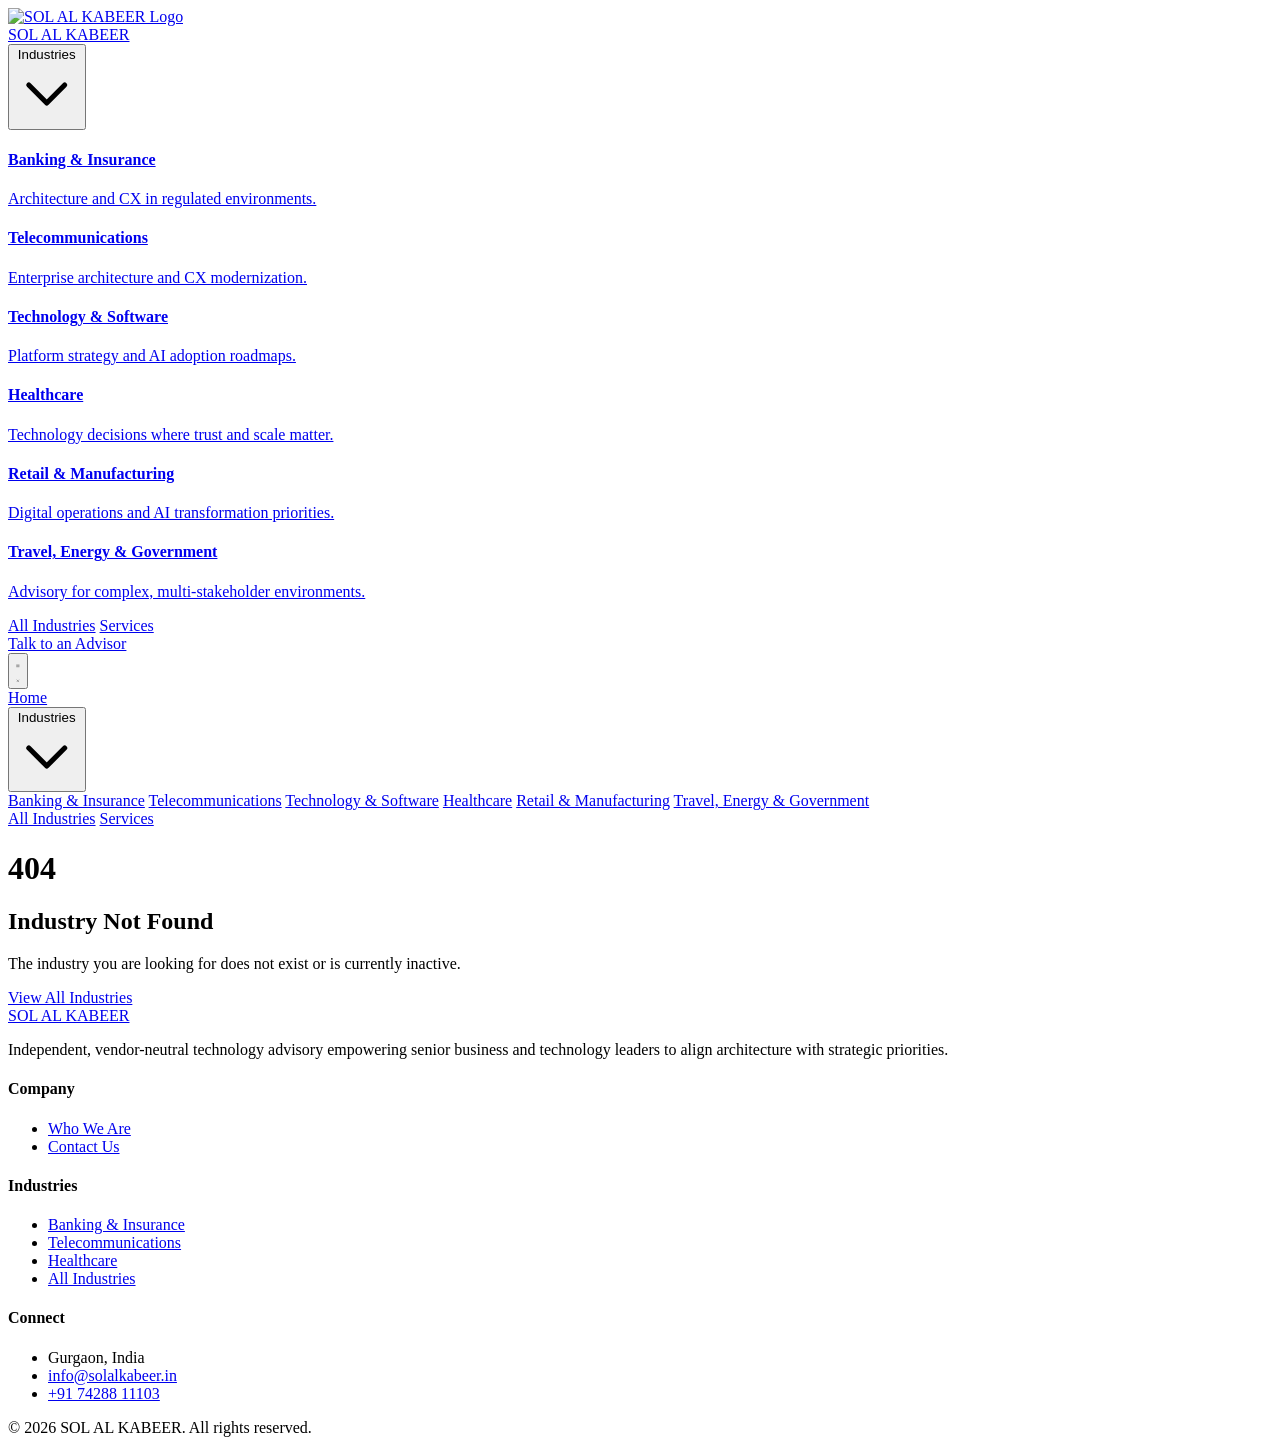
==== industry/index.html @ 208957c0 "first commit" ====
<!DOCTYPE html>
<html lang="en" class="scroll-smooth">
<head>
    <meta charset="UTF-8">
    <meta name="viewport" content="width=device-width, initial-scale=1.0">
    <title>Industry | SOL AL KABEER</title>
    <meta name="description" content="Independent Technology Advisory for Senior Leaders.">
    
    <link rel="preconnect" href="https://fonts.googleapis.com">
    <link rel="preconnect" href="https://fonts.gstatic.com" crossorigin>
    <link href="https://fonts.googleapis.com/css2?family=Inter:wght@300;400;500;600;700&display=swap" rel="stylesheet">
    <script src="https://cdn.tailwindcss.com"></script>
    <link rel="stylesheet" href="/index.css">

    <script>
        tailwind.config = {
            theme: {
                extend: {
                    fontFamily: { sans: ['Inter', 'sans-serif'] },
                    colors: {
                        brand: {
                            navy: '#0f172a',
                            slate: '#334155',
                            light: '#f8fafc',
                            accent: '#2563eb',
                            accentHover: '#1d4ed8',
                        }
                    }
                }
            }
        }
    </script>
</head>
<body class="font-sans text-slate-800 bg-white antialiased selection:bg-brand-accent selection:text-white">

<header id="main-header" class="fixed top-0 left-0 w-full z-50 transition-all duration-300 bg-white border-b border-gray-200 shadow-sm">
    <div class="max-w-7xl mx-auto px-4 sm:px-6 lg:px-8 relative">
        <div class="flex justify-between items-center h-24">
            <div class="flex-shrink-0 flex items-center z-50">
                <a href="/" class="flex items-center gap-3 transition-opacity hover:opacity-90">
                    <div class="bg-white p-1 rounded-md flex items-center justify-center">
                        <img src="https://solalkabeer.in/assets/images/sal-logo-final-20261010.png" alt="SOL AL KABEER Logo" class="h-12 w-auto object-contain" onerror="this.onerror=null; this.src='https://placehold.co/150x50/ffffff/0f172a?text=SOL+AL+KABEER&font=montserrat';">
                    </div>
                    <span class="text-xl font-bold tracking-tight text-slate-900 hidden md:block uppercase">SOL AL KABEER</span>
                </a>
            </div>

            <nav class="hidden lg:flex items-center space-x-2">
                <div class="relative group">
                    <button class="flex items-center gap-1.5 px-4 py-2 text-sm font-bold text-slate-700 hover:text-blue-800 transition-colors" aria-expanded="false">
                        Industries
                        <svg class="w-4 h-4 text-slate-400 group-hover:text-blue-800 transition-transform duration-300 group-hover:rotate-180" fill="none" viewBox="0 0 24 24" stroke="currentColor"><path stroke-linecap="round" stroke-linejoin="round" stroke-width="2" d="M19 9l-7 7-7-7" /></svg>
                    </button>
                    <div class="absolute top-full left-1/2 -translate-x-1/2 pt-6 opacity-0 invisible group-hover:opacity-100 group-hover:visible transition-all duration-300 w-[800px] z-50">
                        <div class="bg-white rounded-[16px] shadow-[0_20px_40px_-15px_rgba(0,0,0,0.08)] border border-gray-100 p-8 relative overflow-hidden">
                            <div class="grid grid-cols-2 gap-x-8 gap-y-6">
                                <a href="/banking-insurance" class="flex items-start p-3 -m-3 rounded-xl hover:bg-slate-50 transition-colors group/item">
                                    <div class="ml-4">
                                        <h4 class="text-sm font-bold text-slate-900 group-hover/item:text-blue-800 transition-colors">Banking & Insurance</h4>
                                        <p class="mt-1 text-[13px] text-slate-500 leading-relaxed">Architecture and CX in regulated environments.</p>
                                    </div>
                                </a>
                                <a href="/telecommunications" class="flex items-start p-3 -m-3 rounded-xl hover:bg-slate-50 transition-colors group/item">
                                    <div class="ml-4">
                                        <h4 class="text-sm font-bold text-slate-900 group-hover/item:text-blue-800 transition-colors">Telecommunications</h4>
                                        <p class="mt-1 text-[13px] text-slate-500 leading-relaxed">Enterprise architecture and CX modernization.</p>
                                    </div>
                                </a>
                                <a href="/technology-software" class="flex items-start p-3 -m-3 rounded-xl hover:bg-slate-50 transition-colors group/item">
                                    <div class="ml-4">
                                        <h4 class="text-sm font-bold text-slate-900 group-hover/item:text-blue-800 transition-colors">Technology & Software</h4>
                                        <p class="mt-1 text-[13px] text-slate-500 leading-relaxed">Platform strategy and AI adoption roadmaps.</p>
                                    </div>
                                </a>
                                <a href="/healthcare" class="flex items-start p-3 -m-3 rounded-xl hover:bg-slate-50 transition-colors group/item">
                                    <div class="ml-4">
                                        <h4 class="text-sm font-bold text-slate-900 group-hover/item:text-blue-800 transition-colors">Healthcare</h4>
                                        <p class="mt-1 text-[13px] text-slate-500 leading-relaxed">Technology decisions where trust and scale matter.</p>
                                    </div>
                                </a>
                                <a href="/retail-manufacturing" class="flex items-start p-3 -m-3 rounded-xl hover:bg-slate-50 transition-colors group/item">
                                    <div class="ml-4">
                                        <h4 class="text-sm font-bold text-slate-900 group-hover/item:text-blue-800 transition-colors">Retail & Manufacturing</h4>
                                        <p class="mt-1 text-[13px] text-slate-500 leading-relaxed">Digital operations and AI transformation priorities.</p>
                                    </div>
                                </a>
                                <a href="/travel-energy-government" class="flex items-start p-3 -m-3 rounded-xl hover:bg-slate-50 transition-colors group/item">
                                    <div class="ml-4">
                                        <h4 class="text-sm font-bold text-slate-900 group-hover/item:text-blue-800 transition-colors">Travel, Energy & Government</h4>
                                        <p class="mt-1 text-[13px] text-slate-500 leading-relaxed">Advisory for complex, multi-stakeholder environments.</p>
                                    </div>
                                </a>
                            </div>
                        </div>
                    </div>
                </div>
                
                <a href="/industries" class="px-4 py-2 text-sm font-bold text-slate-700 hover:text-blue-800 transition-colors">All Industries</a>
                <a href="/services" class="px-4 py-2 text-sm font-bold text-slate-700 hover:text-blue-800 transition-colors">Services</a>
            </nav>

            <div class="hidden lg:flex items-center z-50">
                <a href="/contact" class="inline-flex items-center justify-center px-6 py-2.5 text-sm font-bold rounded-full text-white bg-blue-800 hover:bg-blue-900 transition-all duration-300 shadow-sm hover:shadow-md">
                    Talk to an Advisor
                </a>
            </div>

            <div class="flex items-center lg:hidden z-50">
                <button type="button" id="mobile-menu-btn" class="inline-flex items-center justify-center p-2 rounded-md text-slate-700 hover:text-blue-800 hover:bg-slate-100 focus:outline-none transition-colors" aria-expanded="false">
                    <svg id="icon-menu" class="block h-6 w-6" fill="none" viewBox="0 0 24 24" stroke="currentColor"><path stroke-linecap="round" stroke-linejoin="round" stroke-width="2" d="M4 6h16M4 12h16M4 18h16" /></svg>
                    <svg id="icon-close" class="hidden h-6 w-6" fill="none" viewBox="0 0 24 24" stroke="currentColor"><path stroke-linecap="round" stroke-linejoin="round" stroke-width="2" d="M6 18L18 6M6 6l12 12" /></svg>
                </button>
            </div>
        </div>
    </div>
    
    <div id="mobile-menu" class="lg:hidden hidden bg-white border-t border-gray-100 absolute top-[96px] left-0 w-full shadow-lg h-[calc(100vh-96px)] overflow-y-auto">
        <div class="px-4 pt-2 pb-8 space-y-1">
            <a href="/" class="block px-3 py-4 text-base font-bold text-slate-900 border-b border-gray-100 hover:text-blue-800">Home</a>
            <div class="mobile-accordion border-b border-gray-100">
                <button class="flex justify-between items-center w-full px-3 py-4 text-base font-bold text-slate-900 focus:outline-none accordion-btn hover:text-blue-800 transition-colors">
                    Industries
                    <svg class="w-5 h-5 transition-transform duration-200" fill="none" viewBox="0 0 24 24" stroke="currentColor"><path stroke-linecap="round" stroke-linejoin="round" stroke-width="2" d="M19 9l-7 7-7-7" /></svg>
                </button>
                <div class="accordion-content hidden px-3 pb-4 space-y-4">
                    <a href="/banking-insurance" class="block text-sm font-medium text-slate-600 hover:text-blue-800">Banking & Insurance</a>
                    <a href="/telecommunications" class="block text-sm font-medium text-slate-600 hover:text-blue-800">Telecommunications</a>
                    <a href="/technology-software" class="block text-sm font-medium text-slate-600 hover:text-blue-800">Technology & Software</a>
                    <a href="/healthcare" class="block text-sm font-medium text-slate-600 hover:text-blue-800">Healthcare</a>
                    <a href="/retail-manufacturing" class="block text-sm font-medium text-slate-600 hover:text-blue-800">Retail & Manufacturing</a>
                    <a href="/travel-energy-government" class="block text-sm font-medium text-slate-600 hover:text-blue-800">Travel, Energy & Government</a>
                </div>
            </div>
            <a href="/industries" class="block px-3 py-4 text-base font-bold text-slate-900 border-b border-gray-100 hover:text-blue-800">All Industries</a>
            <a href="/services" class="block px-3 py-4 text-base font-bold text-slate-900 border-b border-gray-100 hover:text-blue-800">Services</a>
        </div>
    </div>
</header>

<main id="dynamic-industry-content">
    <div class="min-h-screen flex items-center justify-center">
        <div class="text-slate-500 font-medium animate-pulse">Loading industry layout...</div>
    </div>
</main>

<footer class="bg-brand-navy border-t border-white/10 pt-16 pb-8">
    <div class="max-w-7xl mx-auto px-4 sm:px-6 lg:px-8">
        <div class="grid grid-cols-1 md:grid-cols-2 lg:grid-cols-4 gap-12 mb-12">
            <div class="lg:col-span-1">
                <a href="/" class="text-xl font-bold tracking-tight text-white block mb-4 uppercase">SOL AL KABEER</a>
                <p class="text-sm text-slate-400 leading-relaxed mb-6">
                    Independent, vendor-neutral technology advisory empowering senior business and technology leaders to align architecture with strategic priorities.
                </p>
            </div>
            <div>
                <h4 class="text-white font-semibold mb-4 text-sm uppercase tracking-wider">Company</h4>
                <ul class="space-y-3">
                    <li><a href="/" class="text-sm text-slate-400 hover:text-white transition-colors">Who We Are</a></li>
                    <li><a href="/contact" class="text-sm text-slate-400 hover:text-white transition-colors">Contact Us</a></li>
                </ul>
            </div>
            <div>
                <h4 class="text-white font-semibold mb-4 text-sm uppercase tracking-wider">Industries</h4>
                <ul class="space-y-3">
                    <li><a href="/banking-insurance" class="text-sm text-slate-400 hover:text-white transition-colors">Banking & Insurance</a></li>
                    <li><a href="/telecommunications" class="text-sm text-slate-400 hover:text-white transition-colors">Telecommunications</a></li>
                    <li><a href="/healthcare" class="text-sm text-slate-400 hover:text-white transition-colors">Healthcare</a></li>
                    <li><a href="/industries" class="text-sm text-slate-400 hover:text-white transition-colors">All Industries</a></li>
                </ul>
            </div>
            <div>
                <h4 class="text-white font-semibold mb-4 text-sm uppercase tracking-wider">Connect</h4>
                <ul class="space-y-3">
                    <li class="text-sm text-slate-400">Gurgaon, India</li>
                    <li><a href="mailto:info@solalkabeer.in" class="text-sm text-slate-400 hover:text-white transition-colors">info@solalkabeer.in</a></li>
                    <li><a href="tel:+917428811103" class="text-sm text-slate-400 hover:text-white transition-colors">+91 74288 11103</a></li>
                </ul>
            </div>
        </div>
        <div class="border-t border-white/10 pt-8 flex flex-col md:flex-row justify-between items-center">
            <p class="text-sm text-slate-500 mb-4 md:mb-0">&copy; 2026 SOL AL KABEER. All rights reserved.</p>
        </div>
    </div>
</footer>

<script src="/index.js"></script>
</body>
</html>
---- index.css ----
/* Base styles for scroll-reveal animations */
.reveal {
    opacity: 0;
    transform: translateY(30px);
    transition: all 0.8s cubic-bezier(0.16, 1, 0.3, 1);
}
.reveal.active {
    opacity: 1;
    transform: translateY(0);
}
.reveal-delay-1 { transition-delay: 100ms; }
.reveal-delay-2 { transition-delay: 200ms; }
.reveal-delay-3 { transition-delay: 300ms; }

/* Ensure mobile menu doesn't cause horizontal scroll when closed */
body { overflow-x: hidden; }
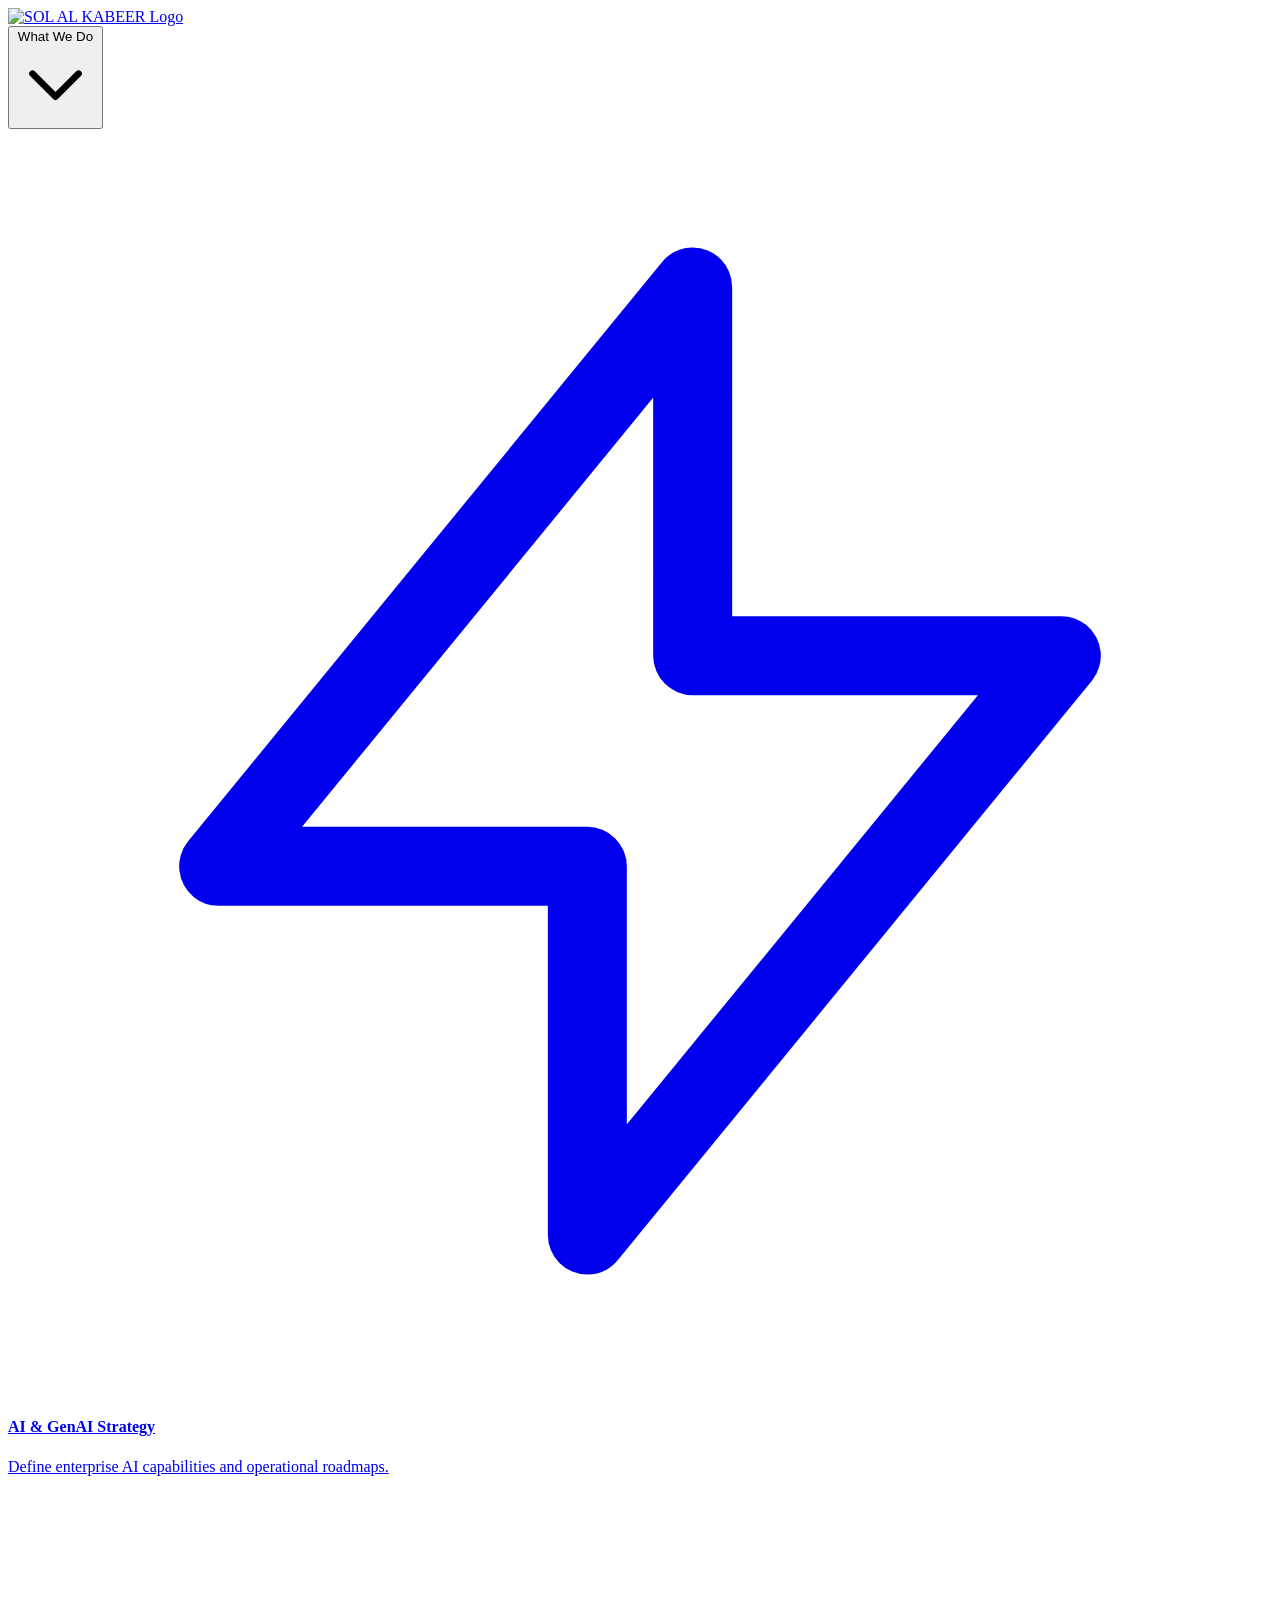
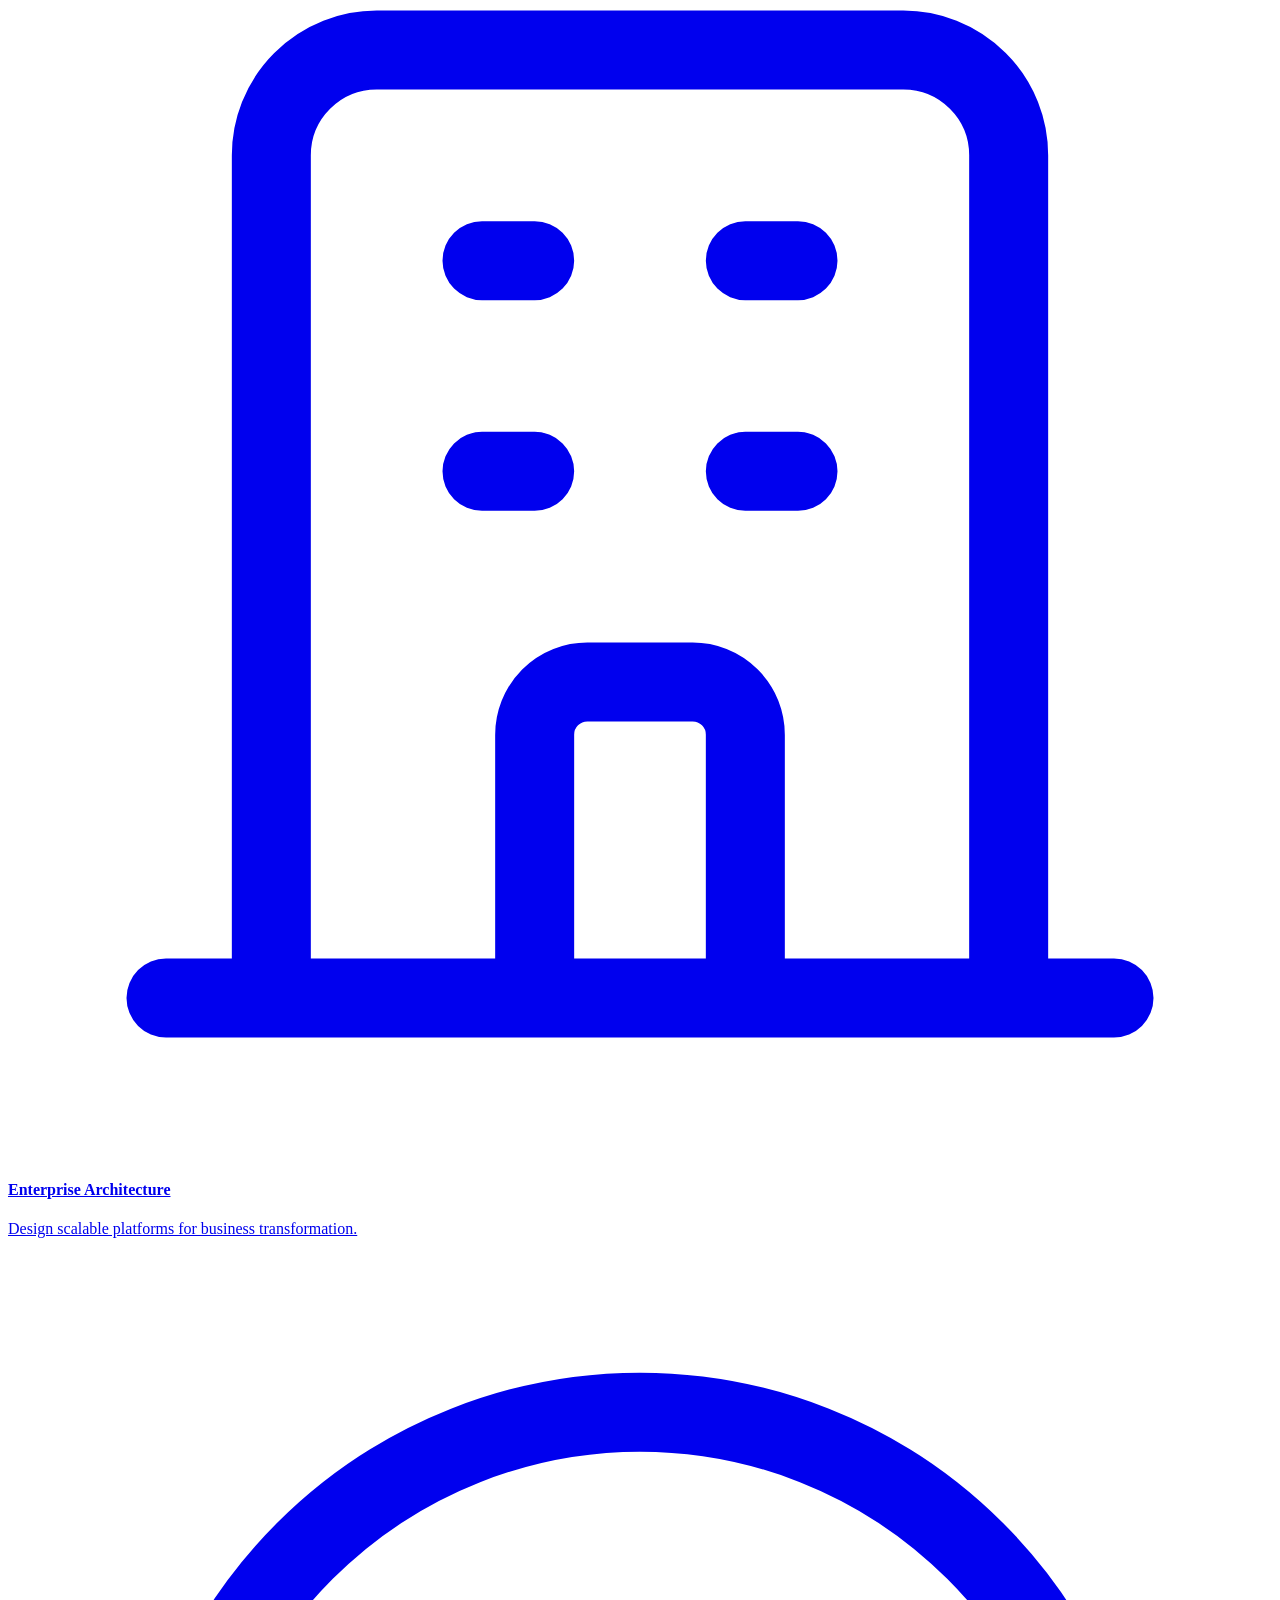
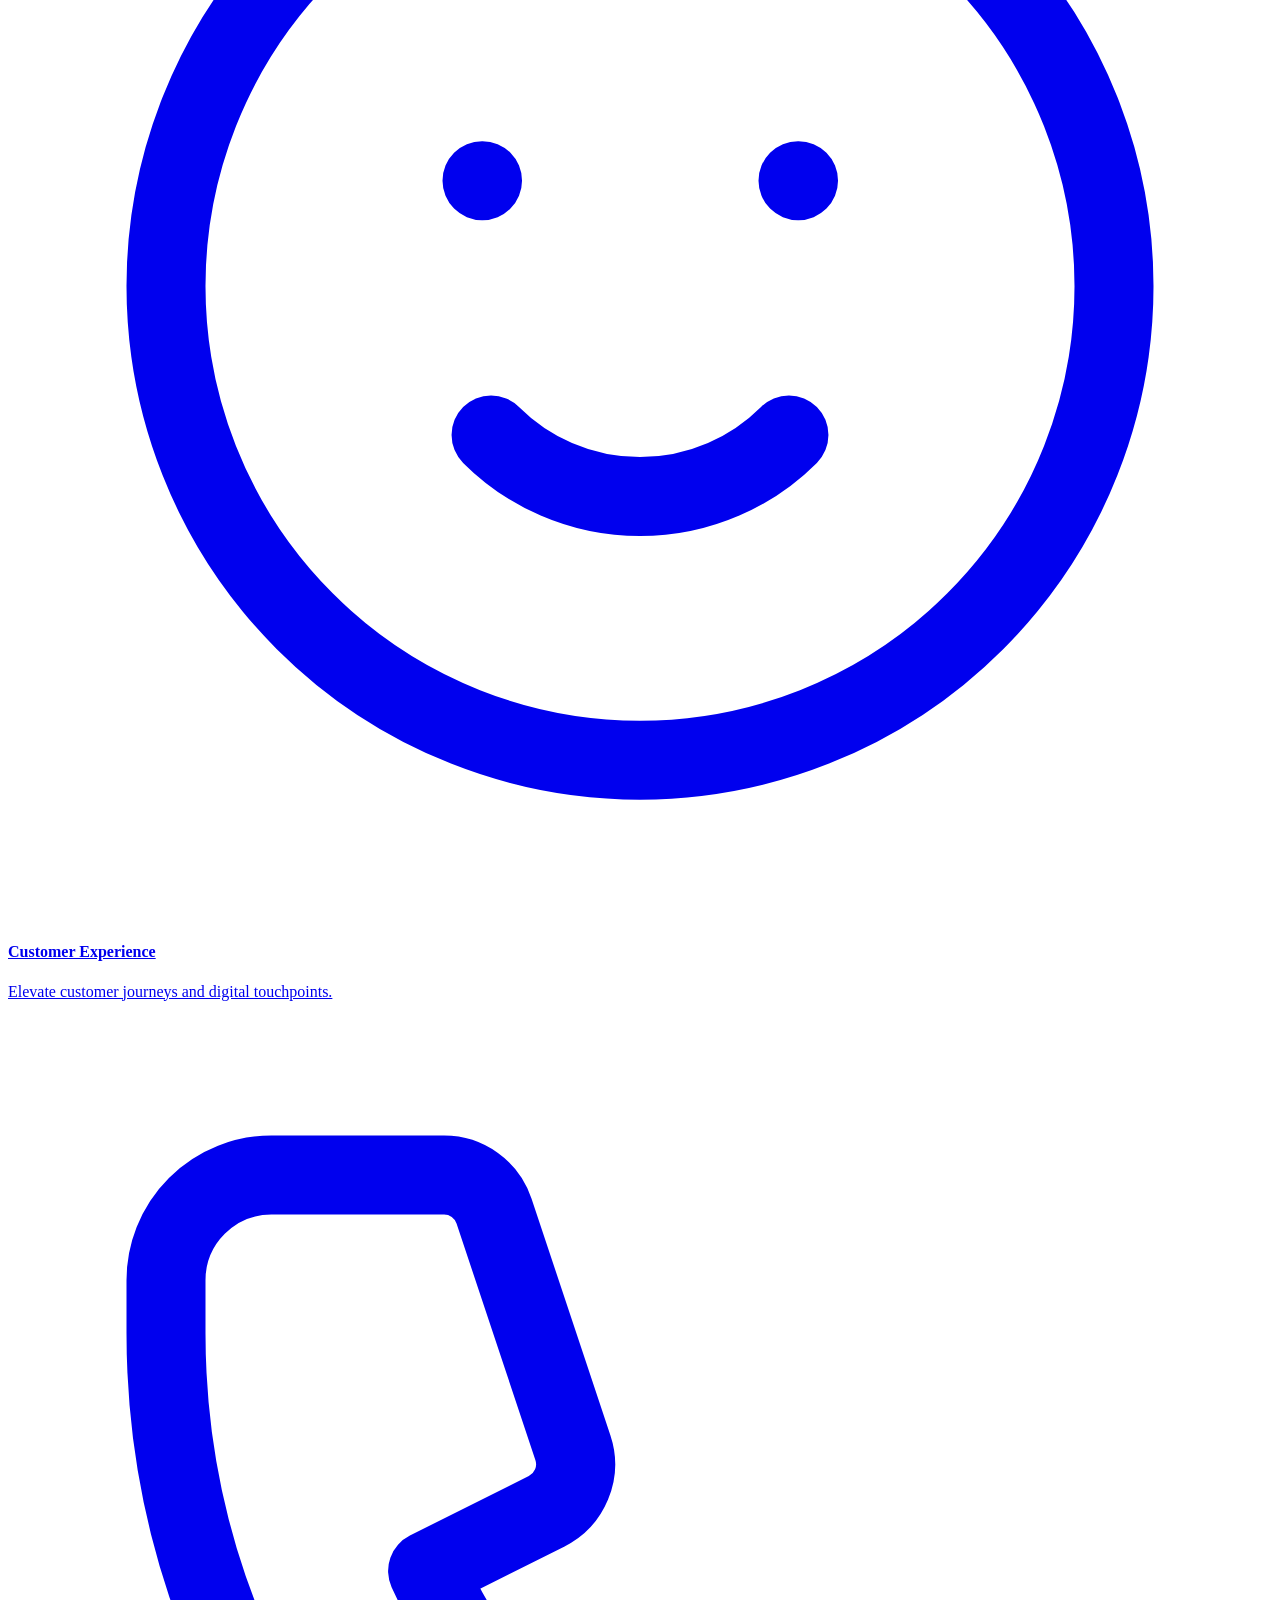
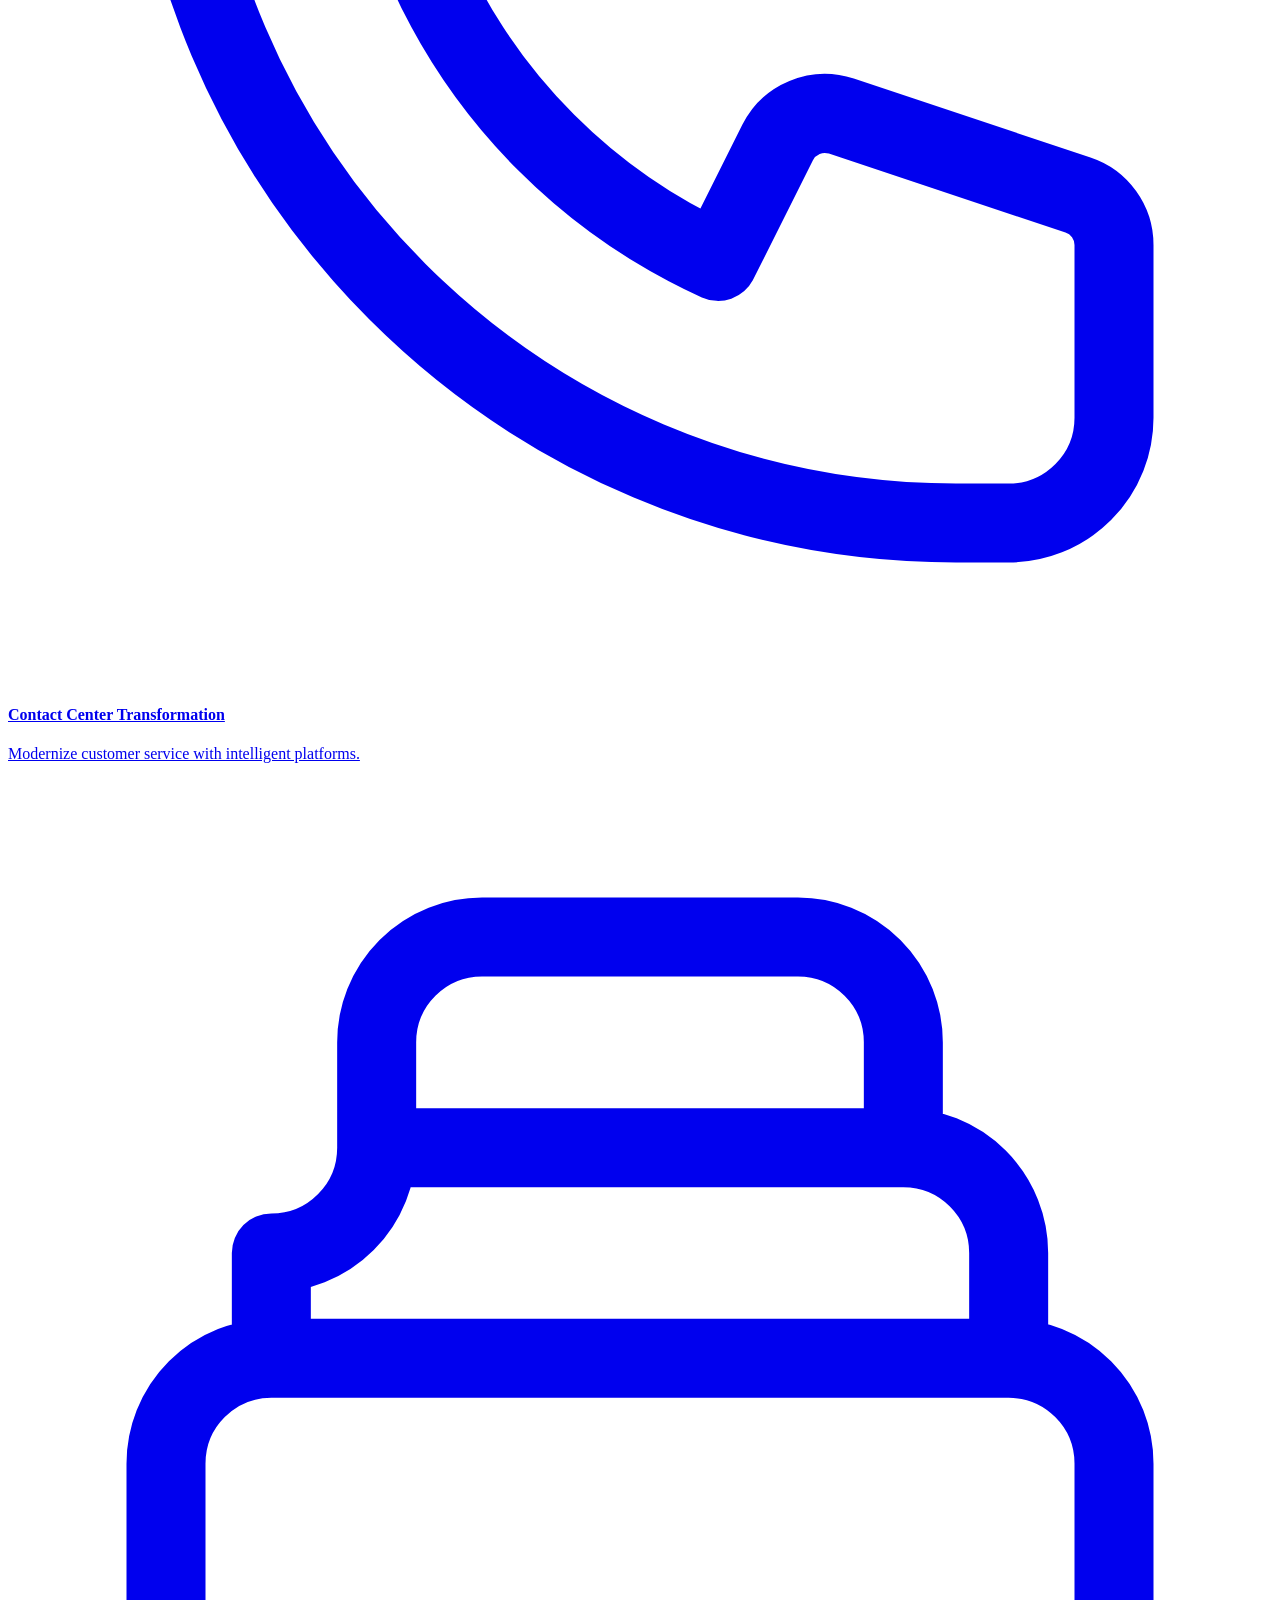
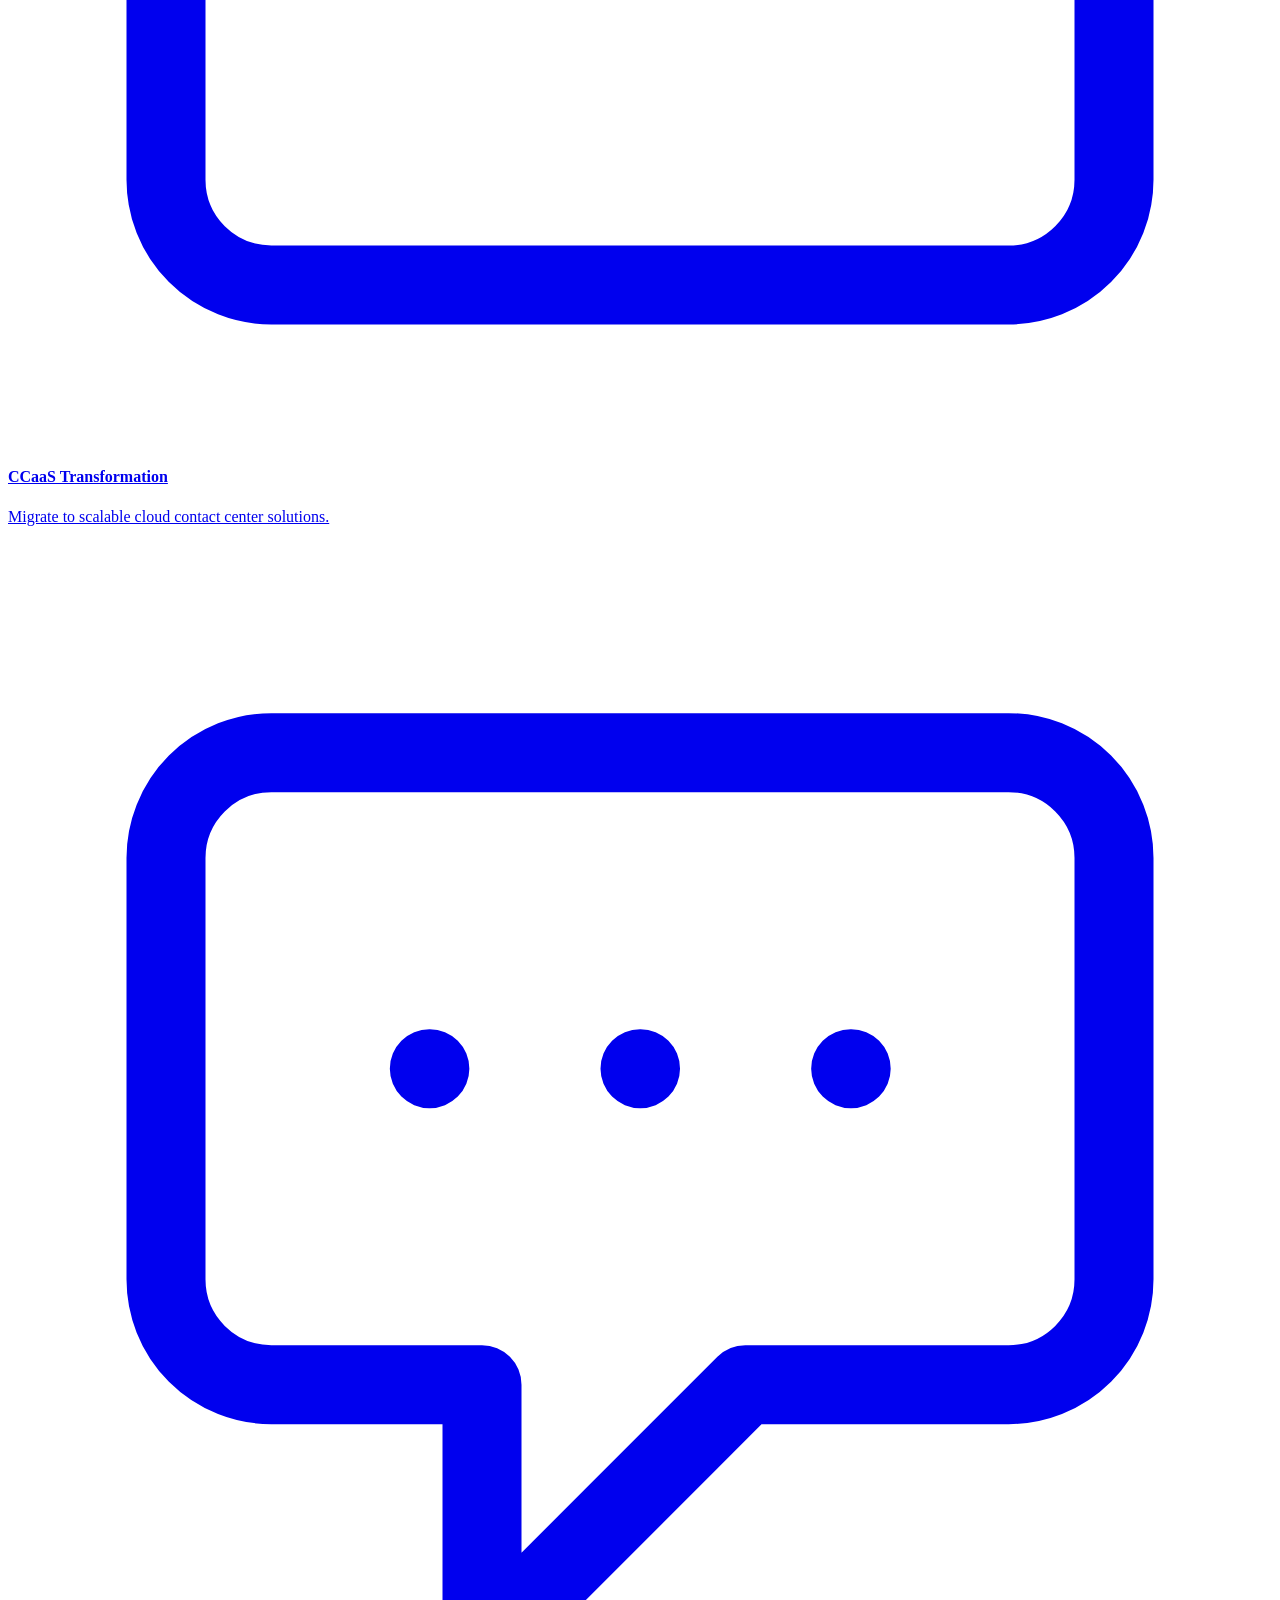
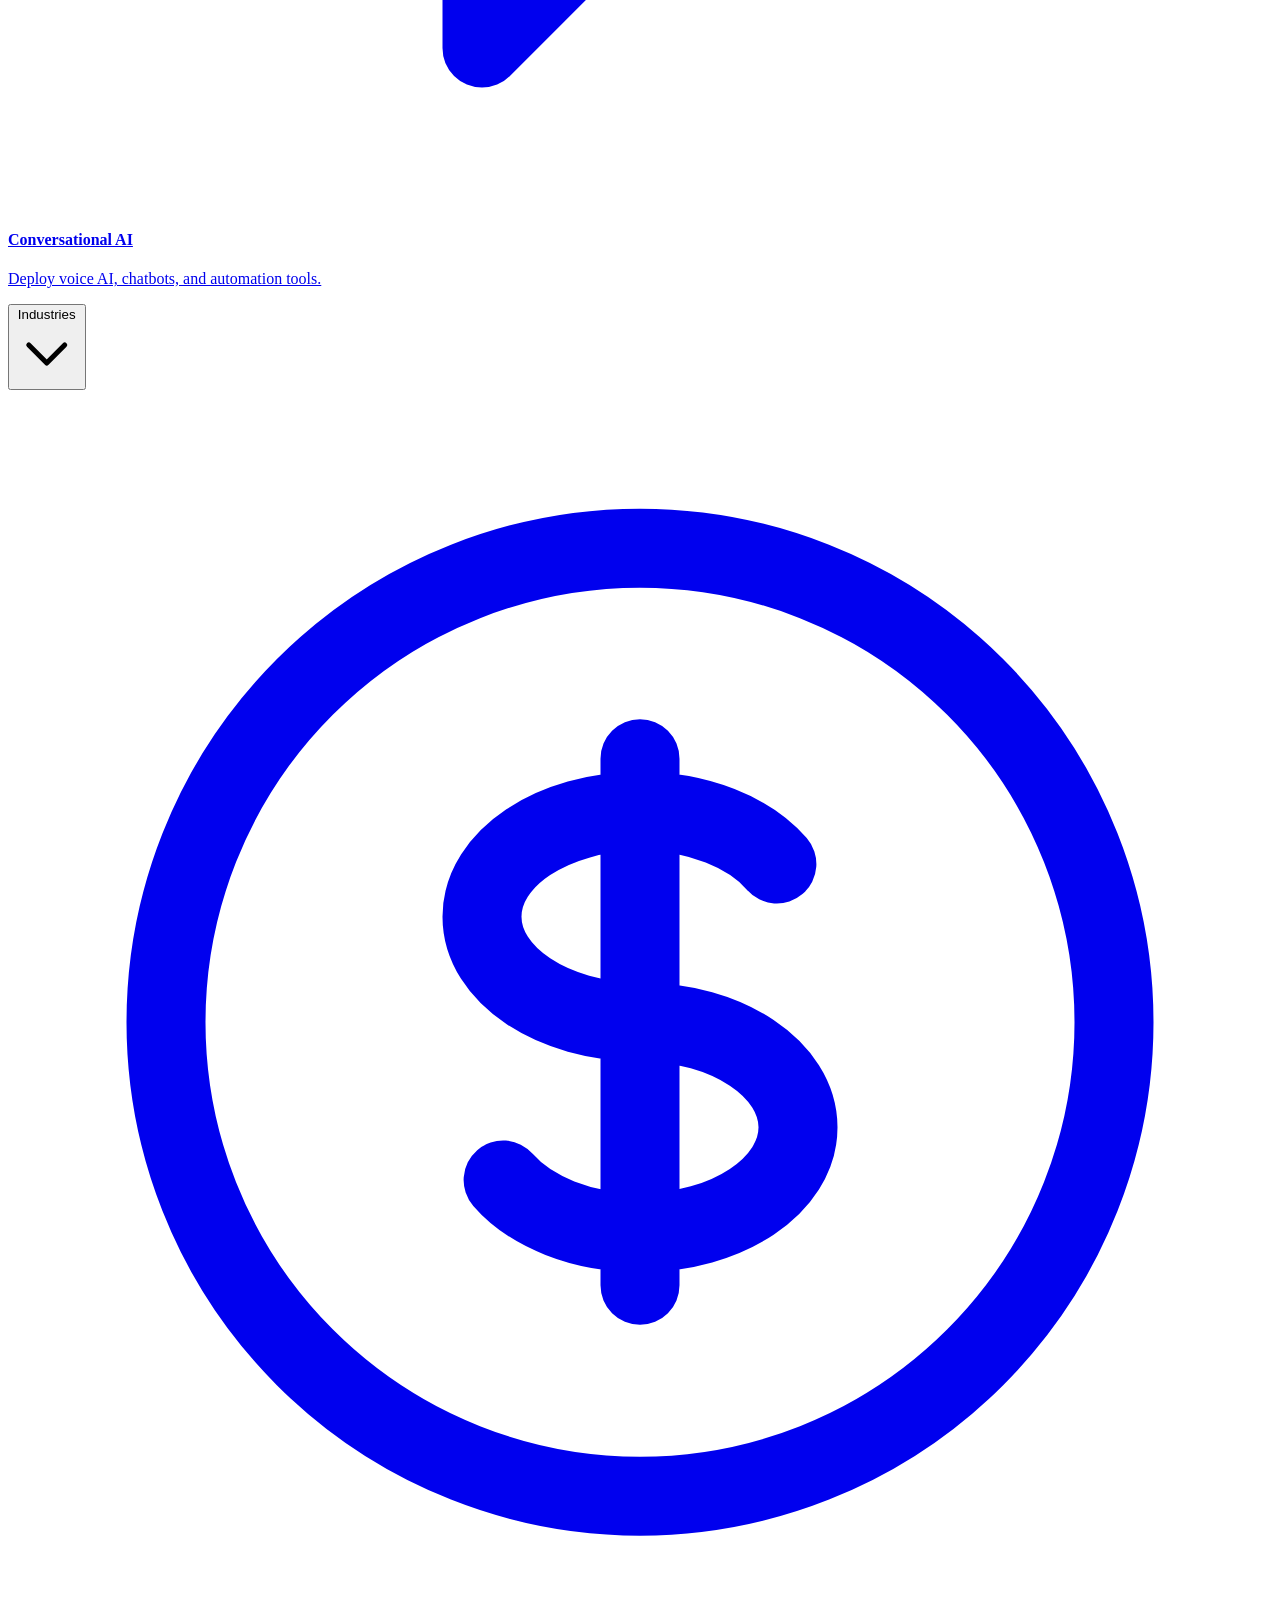
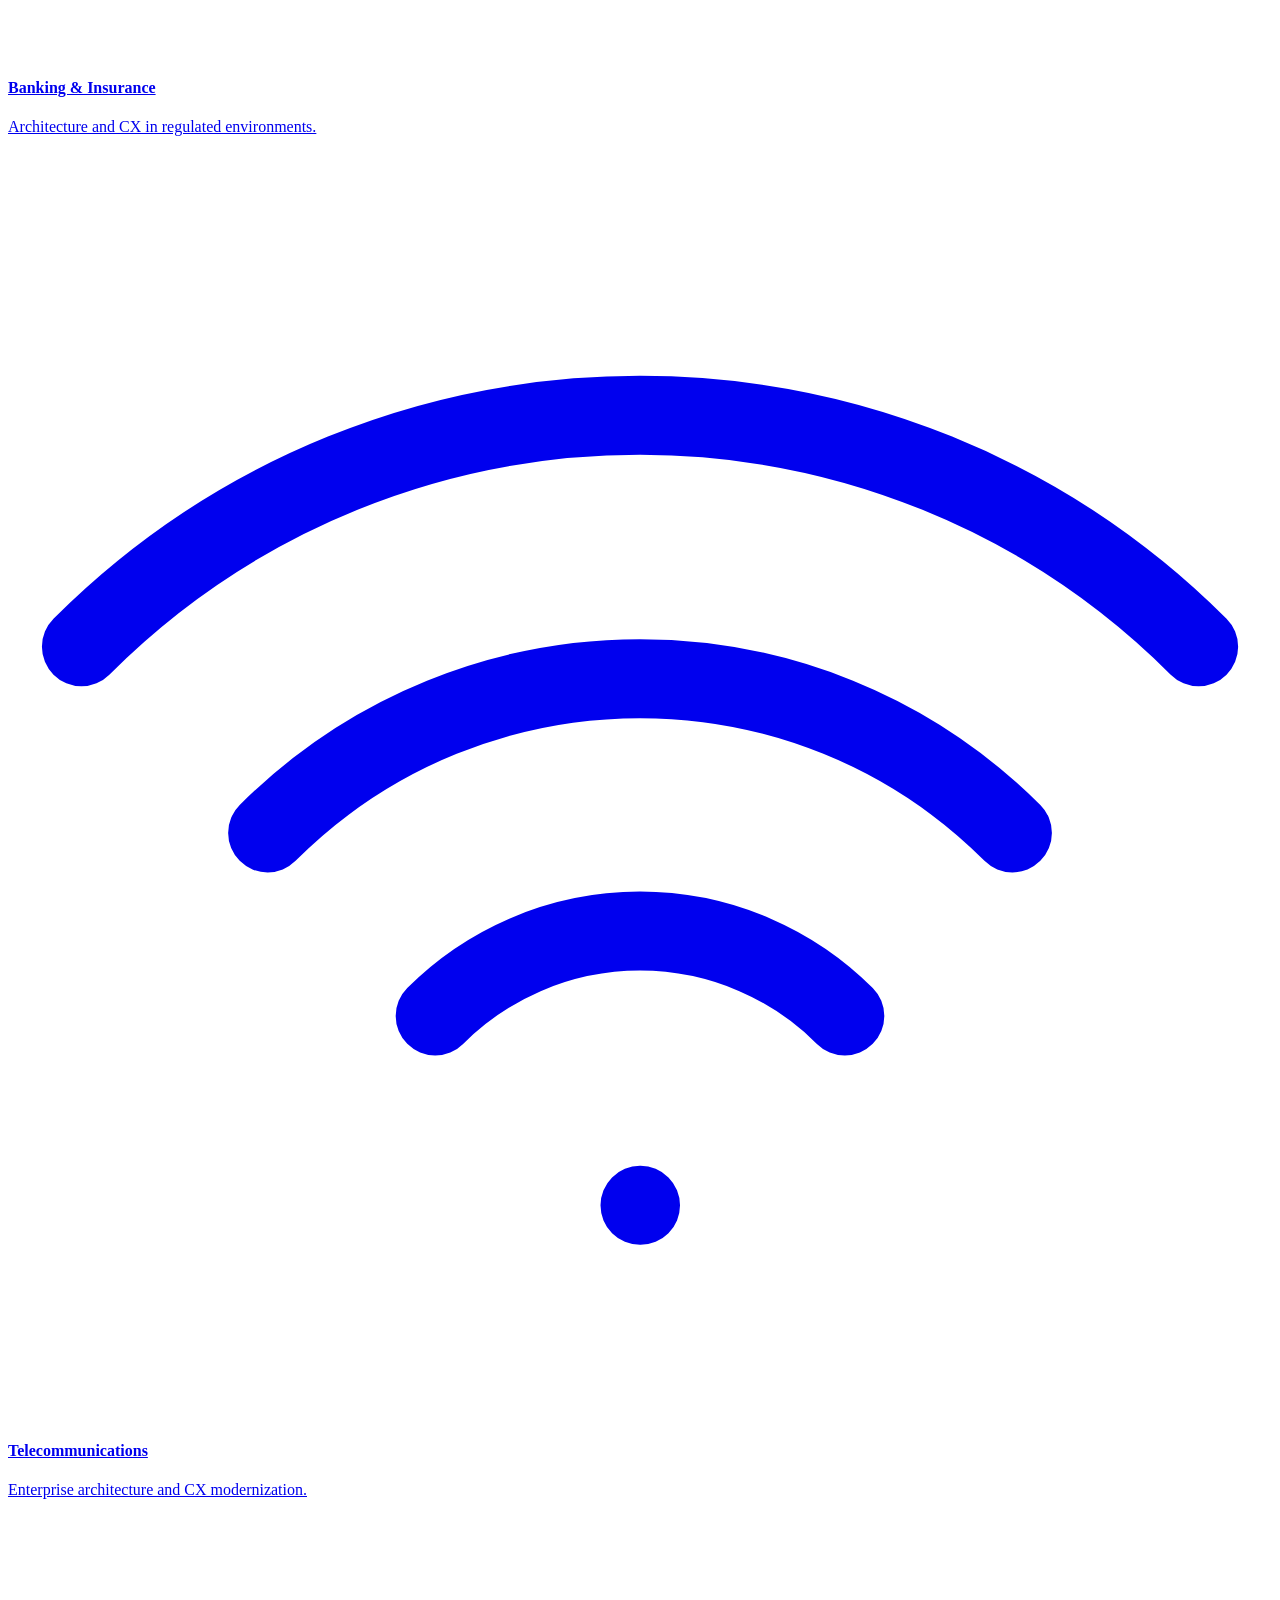
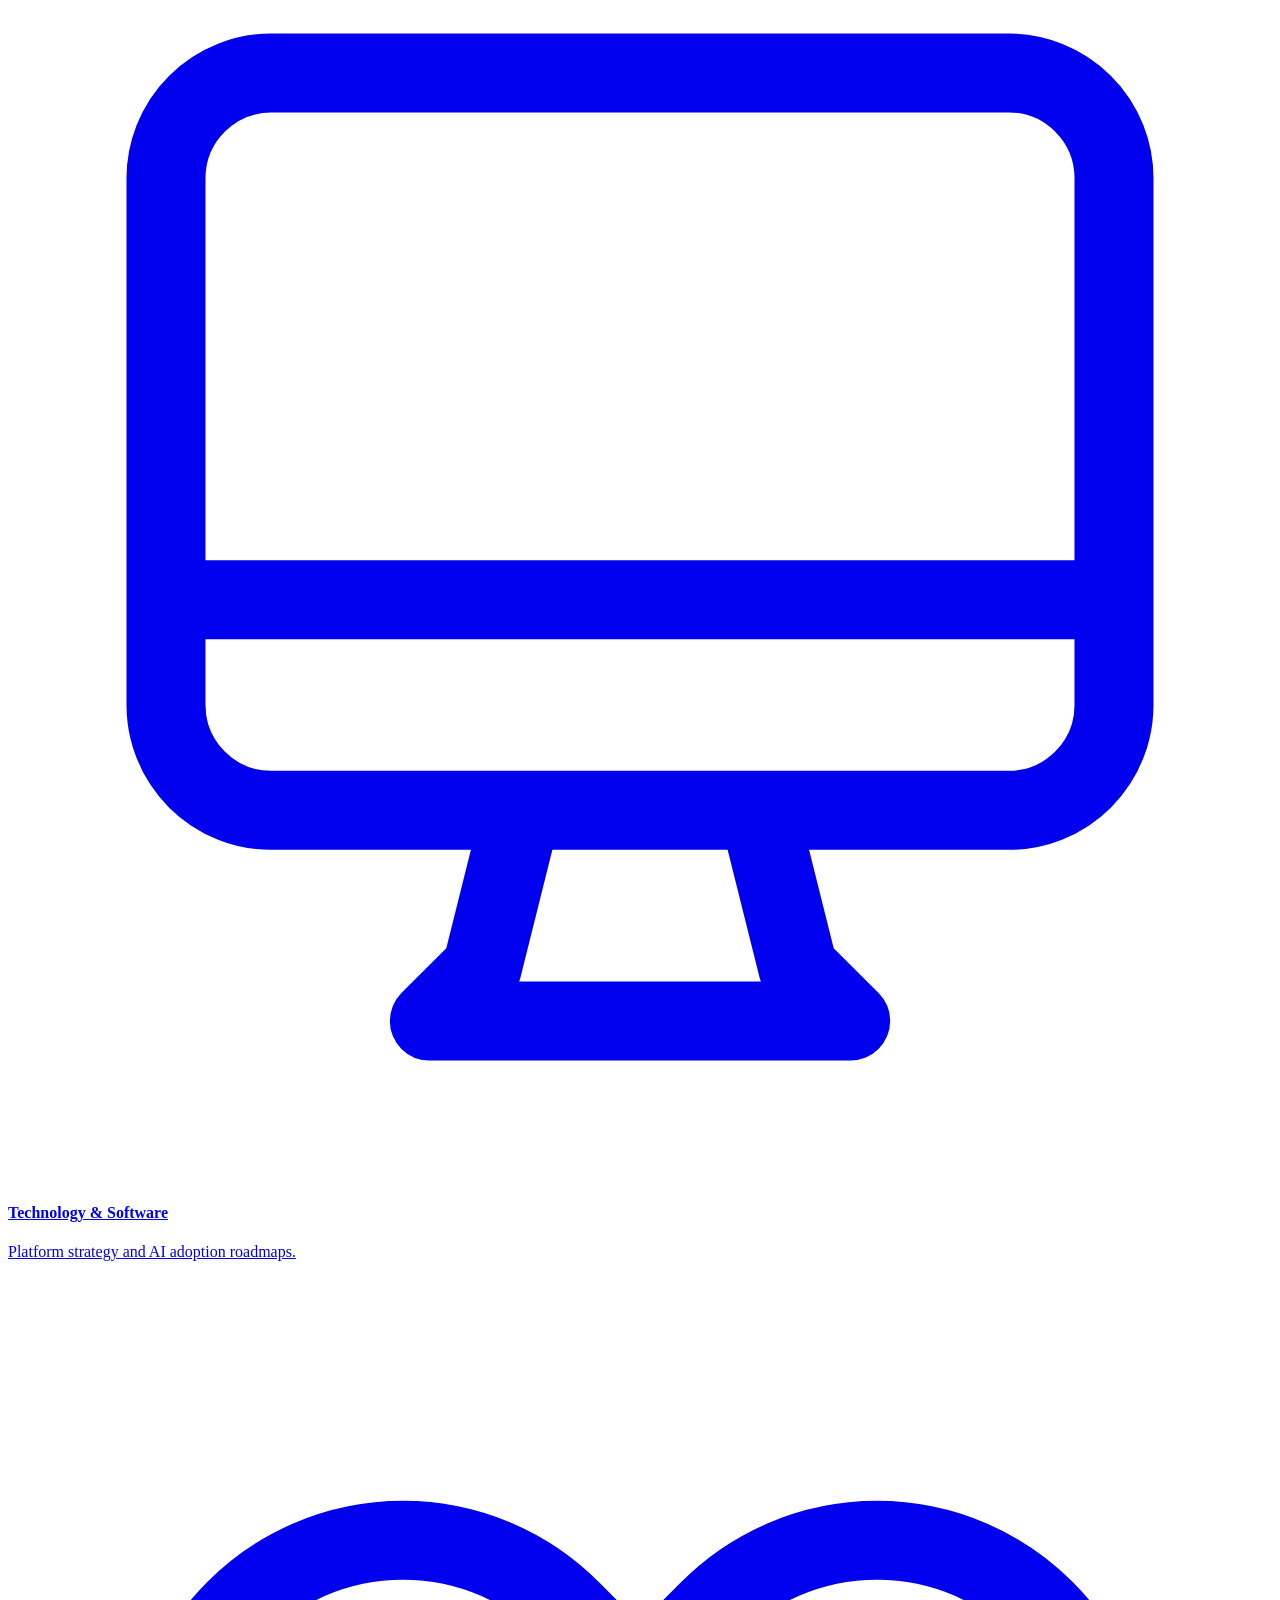
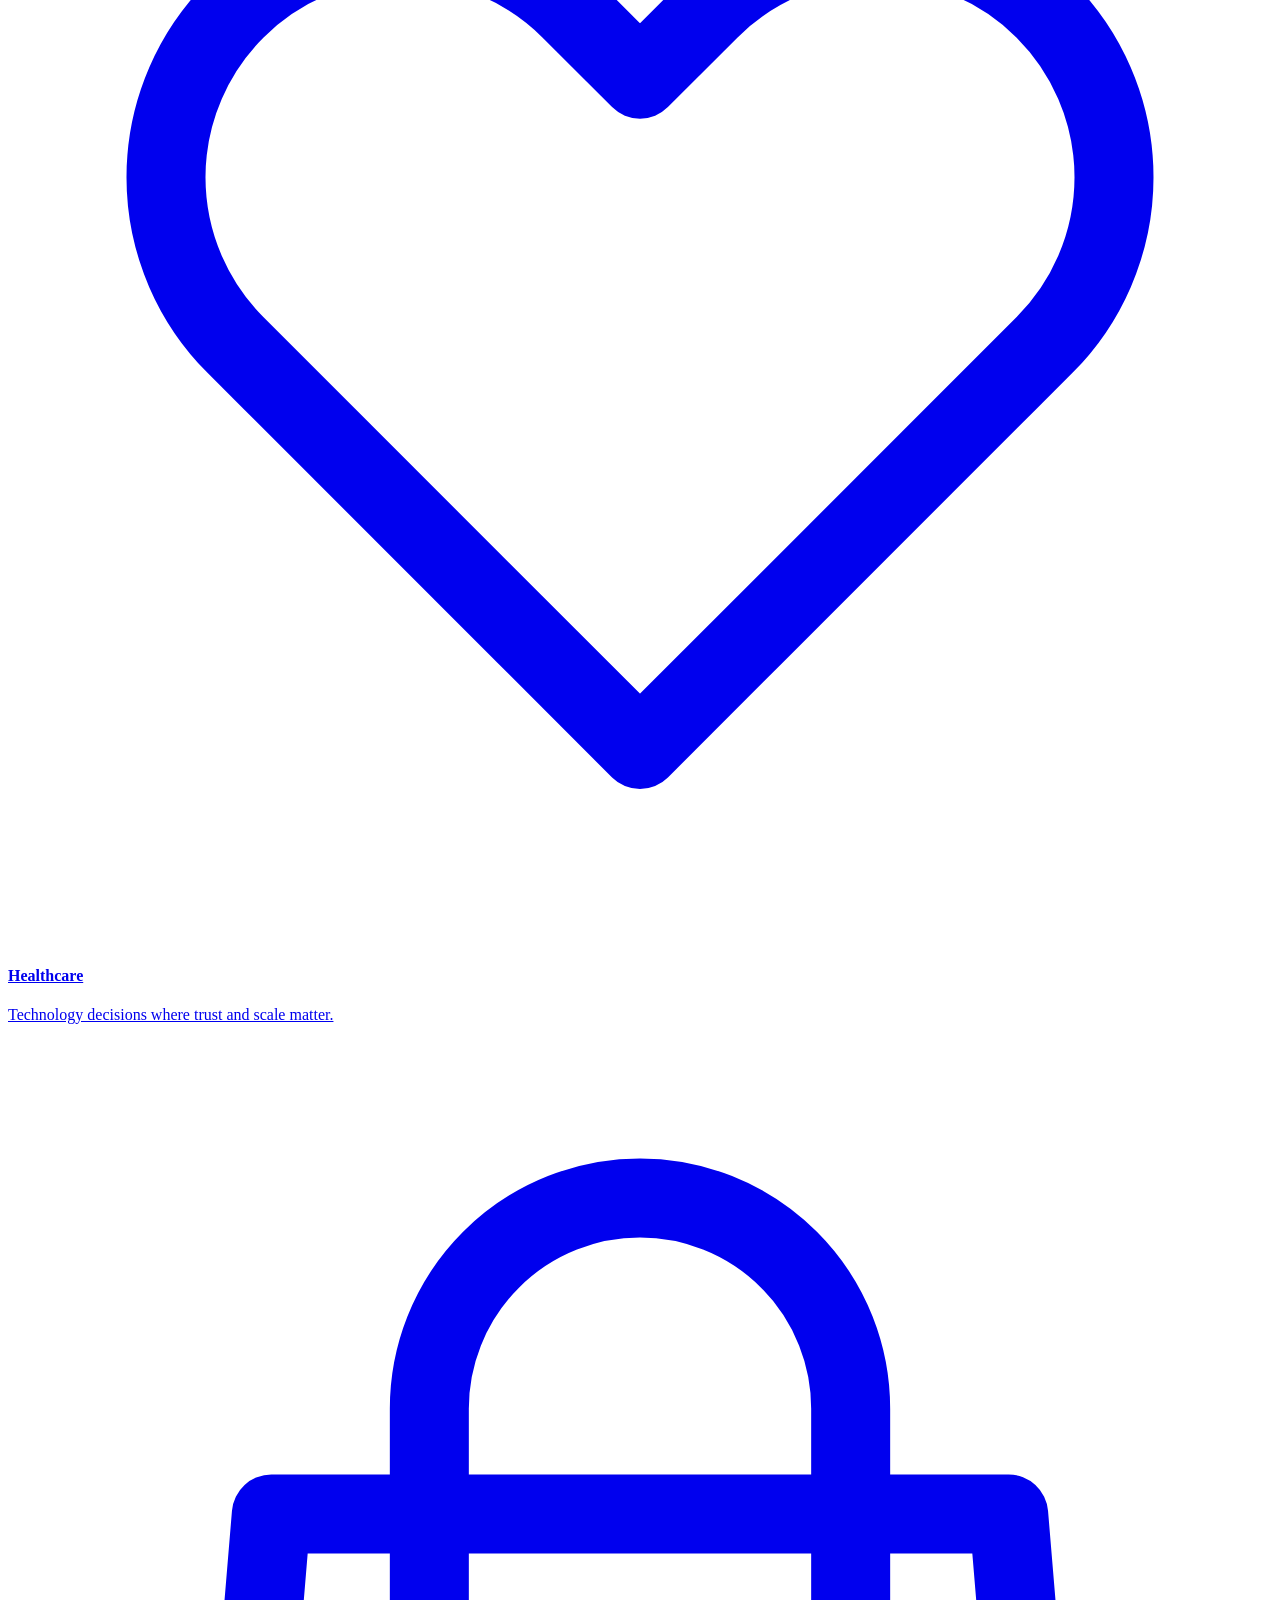
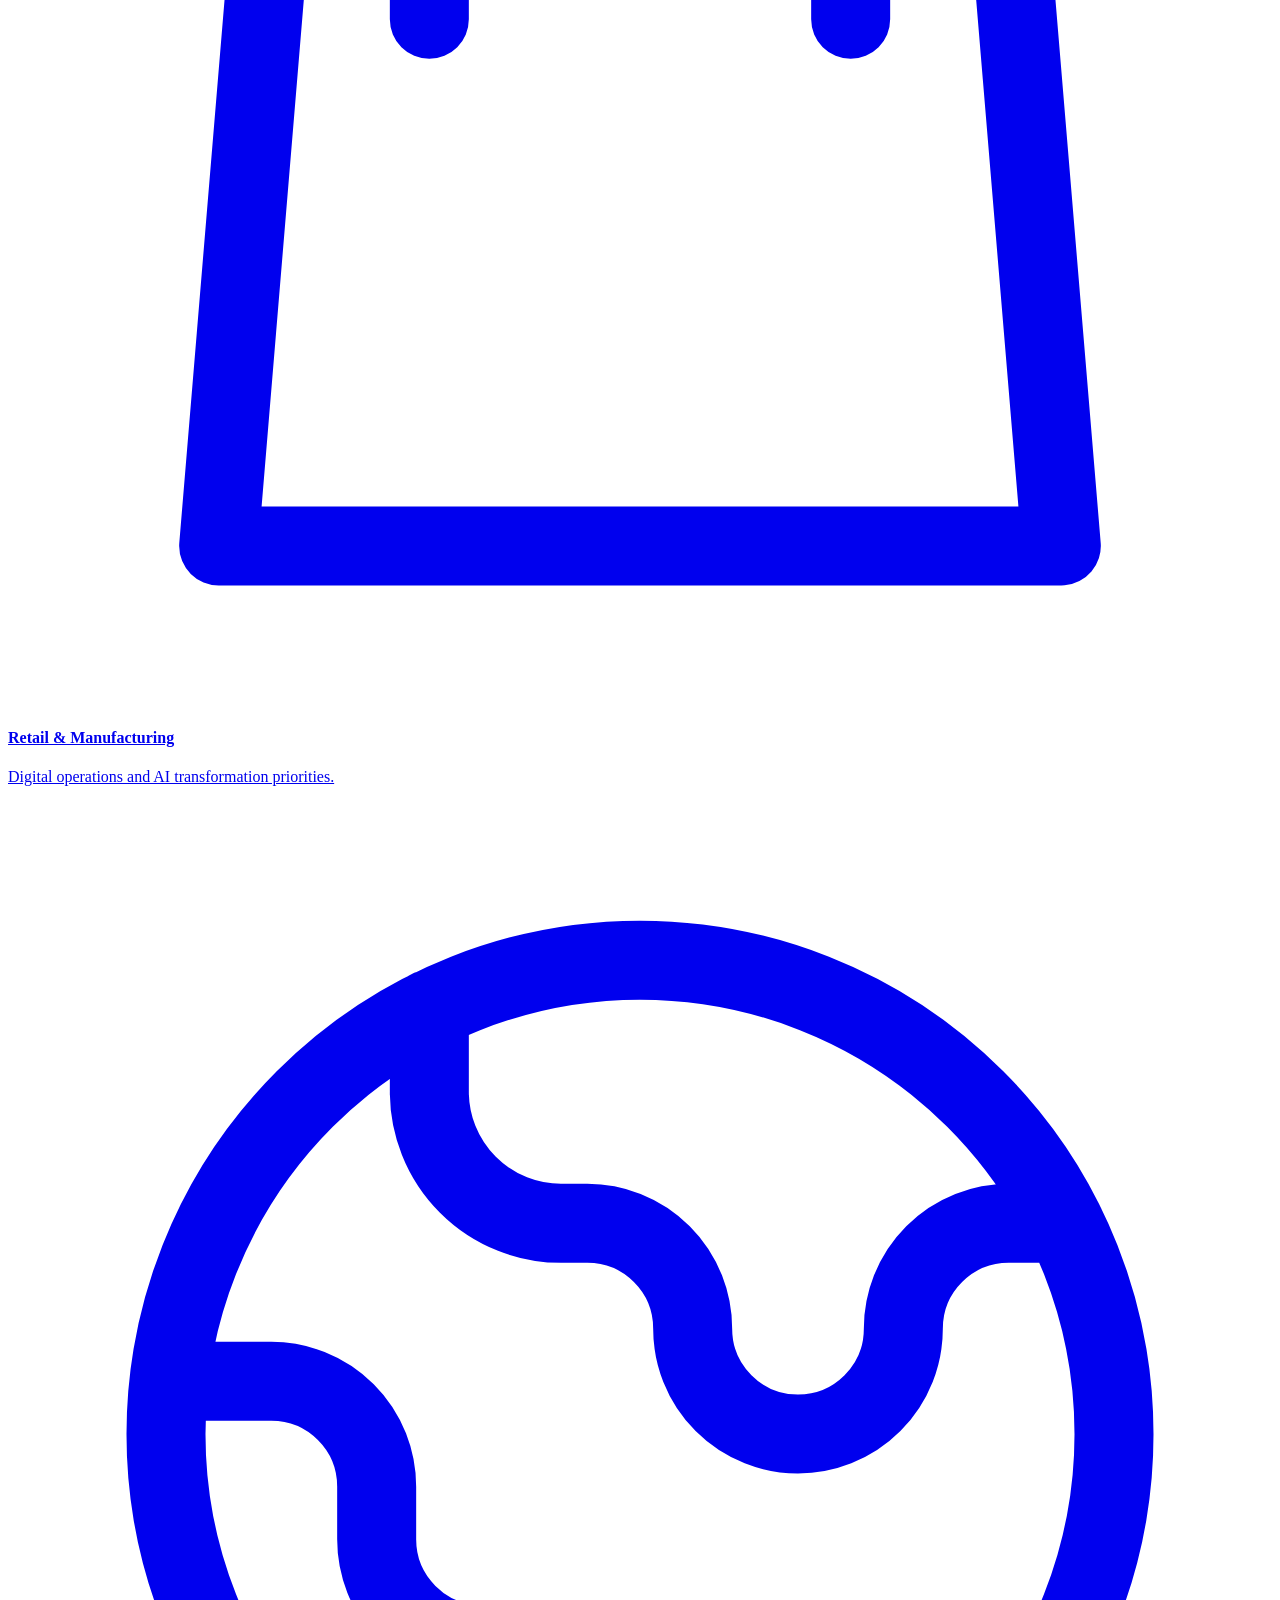
==== commit c66bf819: "v" ====
--- a/industry/index.html
+++ b/industry/index.html
@@ -33,109 +33,270 @@
 </head>
 <body class="font-sans text-slate-800 bg-white antialiased selection:bg-brand-accent selection:text-white">
 
-<header id="main-header" class="fixed top-0 left-0 w-full z-50 transition-all duration-300 bg-white border-b border-gray-200 shadow-sm">
-    <div class="max-w-7xl mx-auto px-4 sm:px-6 lg:px-8 relative">
-        <div class="flex justify-between items-center h-24">
-            <div class="flex-shrink-0 flex items-center z-50">
-                <a href="/" class="flex items-center gap-3 transition-opacity hover:opacity-90">
-                    <div class="bg-white p-1 rounded-md flex items-center justify-center">
-                        <img src="https://solalkabeer.in/assets/images/sal-logo-final-20261010.png" alt="SOL AL KABEER Logo" class="h-12 w-auto object-contain" onerror="this.onerror=null; this.src='https://placehold.co/150x50/ffffff/0f172a?text=SOL+AL+KABEER&font=montserrat';">
-                    </div>
-                    <span class="text-xl font-bold tracking-tight text-slate-900 hidden md:block uppercase">SOL AL KABEER</span>
-                </a>
-            </div>
-
-            <nav class="hidden lg:flex items-center space-x-2">
-                <div class="relative group">
-                    <button class="flex items-center gap-1.5 px-4 py-2 text-sm font-bold text-slate-700 hover:text-blue-800 transition-colors" aria-expanded="false">
-                        Industries
-                        <svg class="w-4 h-4 text-slate-400 group-hover:text-blue-800 transition-transform duration-300 group-hover:rotate-180" fill="none" viewBox="0 0 24 24" stroke="currentColor"><path stroke-linecap="round" stroke-linejoin="round" stroke-width="2" d="M19 9l-7 7-7-7" /></svg>
-                    </button>
-                    <div class="absolute top-full left-1/2 -translate-x-1/2 pt-6 opacity-0 invisible group-hover:opacity-100 group-hover:visible transition-all duration-300 w-[800px] z-50">
-                        <div class="bg-white rounded-[16px] shadow-[0_20px_40px_-15px_rgba(0,0,0,0.08)] border border-gray-100 p-8 relative overflow-hidden">
-                            <div class="grid grid-cols-2 gap-x-8 gap-y-6">
-                                <a href="/banking-insurance" class="flex items-start p-3 -m-3 rounded-xl hover:bg-slate-50 transition-colors group/item">
-                                    <div class="ml-4">
-                                        <h4 class="text-sm font-bold text-slate-900 group-hover/item:text-blue-800 transition-colors">Banking & Insurance</h4>
-                                        <p class="mt-1 text-[13px] text-slate-500 leading-relaxed">Architecture and CX in regulated environments.</p>
-                                    </div>
-                                </a>
-                                <a href="/telecommunications" class="flex items-start p-3 -m-3 rounded-xl hover:bg-slate-50 transition-colors group/item">
-                                    <div class="ml-4">
-                                        <h4 class="text-sm font-bold text-slate-900 group-hover/item:text-blue-800 transition-colors">Telecommunications</h4>
-                                        <p class="mt-1 text-[13px] text-slate-500 leading-relaxed">Enterprise architecture and CX modernization.</p>
-                                    </div>
-                                </a>
-                                <a href="/technology-software" class="flex items-start p-3 -m-3 rounded-xl hover:bg-slate-50 transition-colors group/item">
-                                    <div class="ml-4">
-                                        <h4 class="text-sm font-bold text-slate-900 group-hover/item:text-blue-800 transition-colors">Technology & Software</h4>
-                                        <p class="mt-1 text-[13px] text-slate-500 leading-relaxed">Platform strategy and AI adoption roadmaps.</p>
-                                    </div>
-                                </a>
-                                <a href="/healthcare" class="flex items-start p-3 -m-3 rounded-xl hover:bg-slate-50 transition-colors group/item">
-                                    <div class="ml-4">
-                                        <h4 class="text-sm font-bold text-slate-900 group-hover/item:text-blue-800 transition-colors">Healthcare</h4>
-                                        <p class="mt-1 text-[13px] text-slate-500 leading-relaxed">Technology decisions where trust and scale matter.</p>
-                                    </div>
-                                </a>
-                                <a href="/retail-manufacturing" class="flex items-start p-3 -m-3 rounded-xl hover:bg-slate-50 transition-colors group/item">
-                                    <div class="ml-4">
-                                        <h4 class="text-sm font-bold text-slate-900 group-hover/item:text-blue-800 transition-colors">Retail & Manufacturing</h4>
-                                        <p class="mt-1 text-[13px] text-slate-500 leading-relaxed">Digital operations and AI transformation priorities.</p>
-                                    </div>
-                                </a>
-                                <a href="/travel-energy-government" class="flex items-start p-3 -m-3 rounded-xl hover:bg-slate-50 transition-colors group/item">
-                                    <div class="ml-4">
-                                        <h4 class="text-sm font-bold text-slate-900 group-hover/item:text-blue-800 transition-colors">Travel, Energy & Government</h4>
-                                        <p class="mt-1 text-[13px] text-slate-500 leading-relaxed">Advisory for complex, multi-stakeholder environments.</p>
-                                    </div>
-                                </a>
+    <header id="main-header" class="fixed top-0 left-0 w-full z-50 transition-all duration-300 bg-white border-b border-gray-200 shadow-sm">
+        <div class="max-w-7xl mx-auto px-4 sm:px-6 lg:px-8 relative">
+            <div class="flex justify-between items-center h-24">
+                
+                <!-- Brand & Logo -->
+                <div class="flex-shrink-0 flex items-center z-50">
+                    <a href="/" class="flex items-center gap-3 transition-opacity hover:opacity-90">
+                        <div class="bg-white p-1 rounded-md flex items-center justify-center">
+                            <img src="https://solalkabeer.in/assets/images/sal-logo-final-20261010.png" alt="SOL AL KABEER Logo" class="h-12 w-auto object-contain" onerror="this.onerror=null; this.src='https://placehold.co/150x50/ffffff/0f172a?text=SOL+AL+KABEER&font=montserrat';">
+                        </div>
+                    </a>
+                </div>
+    
+                <!-- Desktop Navigation -->
+                <nav class="hidden lg:flex items-center space-x-2">
+                    <!-- What We Do Mega Menu -->
+                    <div class="relative group">
+                        <button class="flex items-center gap-1.5 px-4 py-2 text-sm font-bold text-slate-700 hover:text-blue-800 transition-colors" aria-expanded="false">
+                            What We Do
+                            <svg class="w-4 h-4 text-slate-400 group-hover:text-blue-800 transition-transform duration-300 group-hover:rotate-180" fill="none" viewBox="0 0 24 24" stroke="currentColor">
+                                <path stroke-linecap="round" stroke-linejoin="round" stroke-width="2" d="M19 9l-7 7-7-7" />
+                            </svg>
+                        </button>
+                        <!-- Dropdown Panel -->
+                        <div class="absolute top-full left-1/2 -translate-x-1/2 pt-6 opacity-0 invisible group-hover:opacity-100 group-hover:visible transition-all duration-300 w-[800px] z-50">
+                            <div class="bg-white rounded-[16px] shadow-[0_20px_40px_-15px_rgba(0,0,0,0.08)] border border-gray-100 p-8 relative overflow-hidden">
+                                <div class="grid grid-cols-2 gap-x-8 gap-y-6">
+                                    <a href="/ai-genai-strategy" class="flex items-start p-3 -m-3 rounded-xl hover:bg-slate-50 transition-colors group/item">
+                                        <div class="flex-shrink-0 p-2.5 rounded-lg bg-blue-50 text-blue-700 group-hover/item:bg-blue-600 group-hover/item:text-white transition-colors">
+                                            <svg class="w-5 h-5" fill="none" viewBox="0 0 24 24" stroke="currentColor"><path stroke-linecap="round" stroke-linejoin="round" stroke-width="1.5" d="M13 10V3L4 14h7v7l9-11h-7z" /></svg>
+                                        </div>
+                                        <div class="ml-4">
+                                            <h4 class="text-sm font-bold text-slate-900 group-hover/item:text-blue-800 transition-colors">AI & GenAI Strategy</h4>
+                                            <p class="mt-1 text-[13px] text-slate-500 leading-relaxed">Define enterprise AI capabilities and operational roadmaps.</p>
+                                        </div>
+                                    </a>
+                                    <a href="/enterprise-architecture" class="flex items-start p-3 -m-3 rounded-xl hover:bg-slate-50 transition-colors group/item">
+                                        <div class="flex-shrink-0 p-2.5 rounded-lg bg-blue-50 text-blue-700 group-hover/item:bg-blue-600 group-hover/item:text-white transition-colors">
+                                            <svg class="w-5 h-5" fill="none" viewBox="0 0 24 24" stroke="currentColor"><path stroke-linecap="round" stroke-linejoin="round" stroke-width="1.5" d="M19 21V5a2 2 0 00-2-2H7a2 2 0 00-2 2v16m14 0h2m-2 0h-5m-9 0H3m2 0h5M9 7h1m-1 4h1m4-4h1m-1 4h1m-5 10v-5a1 1 0 011-1h2a1 1 0 011 1v5m-4 0h4" /></svg>
+                                        </div>
+                                        <div class="ml-4">
+                                            <h4 class="text-sm font-bold text-slate-900 group-hover/item:text-blue-800 transition-colors">Enterprise Architecture</h4>
+                                            <p class="mt-1 text-[13px] text-slate-500 leading-relaxed">Design scalable platforms for business transformation.</p>
+                                        </div>
+                                    </a>
+                                    <a href="/customer-experience" class="flex items-start p-3 -m-3 rounded-xl hover:bg-slate-50 transition-colors group/item">
+                                        <div class="flex-shrink-0 p-2.5 rounded-lg bg-blue-50 text-blue-700 group-hover/item:bg-blue-600 group-hover/item:text-white transition-colors">
+                                            <svg class="w-5 h-5" fill="none" viewBox="0 0 24 24" stroke="currentColor"><path stroke-linecap="round" stroke-linejoin="round" stroke-width="1.5" d="M14.828 14.828a4 4 0 01-5.656 0M9 10h.01M15 10h.01M21 12a9 9 0 11-18 0 9 9 0 0118 0z" /></svg>
+                                        </div>
+                                        <div class="ml-4">
+                                            <h4 class="text-sm font-bold text-slate-900 group-hover/item:text-blue-800 transition-colors">Customer Experience</h4>
+                                            <p class="mt-1 text-[13px] text-slate-500 leading-relaxed">Elevate customer journeys and digital touchpoints.</p>
+                                        </div>
+                                    </a>
+                                    <a href="/contact-center-transformation" class="flex items-start p-3 -m-3 rounded-xl hover:bg-slate-50 transition-colors group/item">
+                                        <div class="flex-shrink-0 p-2.5 rounded-lg bg-blue-50 text-blue-700 group-hover/item:bg-blue-600 group-hover/item:text-white transition-colors">
+                                            <svg class="w-5 h-5" fill="none" viewBox="0 0 24 24" stroke="currentColor"><path stroke-linecap="round" stroke-linejoin="round" stroke-width="1.5" d="M3 5a2 2 0 012-2h3.28a1 1 0 01.948.684l1.498 4.493a1 1 0 01-.502 1.21l-2.257 1.13a11.042 11.042 0 005.516 5.516l1.13-2.257a1 1 0 011.21-.502l4.493 1.498a1 1 0 01.684.949V19a2 2 0 01-2 2h-1C9.716 21 3 14.284 3 6V5z" /></svg>
+                                        </div>
+                                        <div class="ml-4">
+                                            <h4 class="text-sm font-bold text-slate-900 group-hover/item:text-blue-800 transition-colors">Contact Center Transformation</h4>
+                                            <p class="mt-1 text-[13px] text-slate-500 leading-relaxed">Modernize customer service with intelligent platforms.</p>
+                                        </div>
+                                    </a>
+                                    <a href="/ccaas-transformation" class="flex items-start p-3 -m-3 rounded-xl hover:bg-slate-50 transition-colors group/item">
+                                        <div class="flex-shrink-0 p-2.5 rounded-lg bg-blue-50 text-blue-700 group-hover/item:bg-blue-600 group-hover/item:text-white transition-colors">
+                                            <svg class="w-5 h-5" fill="none" viewBox="0 0 24 24" stroke="currentColor"><path stroke-linecap="round" stroke-linejoin="round" stroke-width="1.5" d="M19 11H5m14 0a2 2 0 012 2v6a2 2 0 01-2 2H5a2 2 0 01-2-2v-6a2 2 0 012-2m14 0V9a2 2 0 00-2-2M5 11V9a2 2 0 002-2m0 0V5a2 2 0 012-2h6a2 2 0 012 2v2M7 7h10" /></svg>
+                                        </div>
+                                        <div class="ml-4">
+                                            <h4 class="text-sm font-bold text-slate-900 group-hover/item:text-blue-800 transition-colors">CCaaS Transformation</h4>
+                                            <p class="mt-1 text-[13px] text-slate-500 leading-relaxed">Migrate to scalable cloud contact center solutions.</p>
+                                        </div>
+                                    </a>
+                                    <a href="/conversational-ai" class="flex items-start p-3 -m-3 rounded-xl hover:bg-slate-50 transition-colors group/item">
+                                        <div class="flex-shrink-0 p-2.5 rounded-lg bg-blue-50 text-blue-700 group-hover/item:bg-blue-600 group-hover/item:text-white transition-colors">
+                                            <svg class="w-5 h-5" fill="none" viewBox="0 0 24 24" stroke="currentColor"><path stroke-linecap="round" stroke-linejoin="round" stroke-width="1.5" d="M8 10h.01M12 10h.01M16 10h.01M9 16H5a2 2 0 01-2-2V6a2 2 0 012-2h14a2 2 0 012 2v8a2 2 0 01-2 2h-5l-5 5v-5z" /></svg>
+                                        </div>
+                                        <div class="ml-4">
+                                            <h4 class="text-sm font-bold text-slate-900 group-hover/item:text-blue-800 transition-colors">Conversational AI</h4>
+                                            <p class="mt-1 text-[13px] text-slate-500 leading-relaxed">Deploy voice AI, chatbots, and automation tools.</p>
+                                        </div>
+                                    </a>
+                                </div>
                             </div>
                         </div>
                     </div>
-                </div>
+    
+                    <!-- Industries Mega Menu -->
+                    <div class="relative group">
+                        <button class="flex items-center gap-1.5 px-4 py-2 text-sm font-bold text-slate-700 hover:text-blue-800 transition-colors" aria-expanded="false">
+                            Industries
+                            <svg class="w-4 h-4 text-slate-400 group-hover:text-blue-800 transition-transform duration-300 group-hover:rotate-180" fill="none" viewBox="0 0 24 24" stroke="currentColor">
+                                <path stroke-linecap="round" stroke-linejoin="round" stroke-width="2" d="M19 9l-7 7-7-7" />
+                            </svg>
+                        </button>
+                        <!-- Dropdown Panel -->
+                        <div class="absolute top-full left-1/2 -translate-x-1/2 pt-6 opacity-0 invisible group-hover:opacity-100 group-hover:visible transition-all duration-300 w-[800px] z-50">
+                            <div class="bg-white rounded-[16px] shadow-[0_20px_40px_-15px_rgba(0,0,0,0.08)] border border-gray-100 p-8 relative overflow-hidden">
+                                <div class="grid grid-cols-2 gap-x-8 gap-y-6">
+                                    <a href="/banking-insurance" class="flex items-start p-3 -m-3 rounded-xl hover:bg-slate-50 transition-colors group/item">
+                                        <div class="flex-shrink-0 p-2.5 rounded-lg bg-blue-50 text-blue-700 group-hover/item:bg-blue-600 group-hover/item:text-white transition-colors">
+                                            <svg class="w-5 h-5" fill="none" viewBox="0 0 24 24" stroke="currentColor"><path stroke-linecap="round" stroke-linejoin="round" stroke-width="1.5" d="M12 8c-1.657 0-3 .895-3 2s1.343 2 3 2 3 .895 3 2-1.343 2-3 2m0-8c1.11 0 2.08.402 2.599 1M12 8V7m0 1v8m0 0v1m0-1c-1.11 0-2.08-.402-2.599-1M21 12a9 9 0 11-18 0 9 9 0 0118 0z" /></svg>
+                                        </div>
+                                        <div class="ml-4">
+                                            <h4 class="text-sm font-bold text-slate-900 group-hover/item:text-blue-800 transition-colors">Banking & Insurance</h4>
+                                            <p class="mt-1 text-[13px] text-slate-500 leading-relaxed">Architecture and CX in regulated environments.</p>
+                                        </div>
+                                    </a>
+                                    <a href="/telecommunications" class="flex items-start p-3 -m-3 rounded-xl hover:bg-slate-50 transition-colors group/item">
+                                        <div class="flex-shrink-0 p-2.5 rounded-lg bg-blue-50 text-blue-700 group-hover/item:bg-blue-600 group-hover/item:text-white transition-colors">
+                                            <svg class="w-5 h-5" fill="none" viewBox="0 0 24 24" stroke="currentColor"><path stroke-linecap="round" stroke-linejoin="round" stroke-width="1.5" d="M8.111 16.404a5.5 5.5 0 017.778 0M12 20h.01m-7.08-7.071c3.904-3.905 10.236-3.905 14.141 0M1.394 9.393c5.857-5.857 15.355-5.857 21.213 0" /></svg>
+                                        </div>
+                                        <div class="ml-4">
+                                            <h4 class="text-sm font-bold text-slate-900 group-hover/item:text-blue-800 transition-colors">Telecommunications</h4>
+                                            <p class="mt-1 text-[13px] text-slate-500 leading-relaxed">Enterprise architecture and CX modernization.</p>
+                                        </div>
+                                    </a>
+                                    <a href="/technology-software" class="flex items-start p-3 -m-3 rounded-xl hover:bg-slate-50 transition-colors group/item">
+                                        <div class="flex-shrink-0 p-2.5 rounded-lg bg-blue-50 text-blue-700 group-hover/item:bg-blue-600 group-hover/item:text-white transition-colors">
+                                            <svg class="w-5 h-5" fill="none" viewBox="0 0 24 24" stroke="currentColor"><path stroke-linecap="round" stroke-linejoin="round" stroke-width="1.5" d="M9.75 17L9 20l-1 1h8l-1-1-.75-3M3 13h18M5 17h14a2 2 0 002-2V5a2 2 0 00-2-2H5a2 2 0 00-2 2v10a2 2 0 002 2z" /></svg>
+                                        </div>
+                                        <div class="ml-4">
+                                            <h4 class="text-sm font-bold text-slate-900 group-hover/item:text-blue-800 transition-colors">Technology & Software</h4>
+                                            <p class="mt-1 text-[13px] text-slate-500 leading-relaxed">Platform strategy and AI adoption roadmaps.</p>
+                                        </div>
+                                    </a>
+                                    <a href="/healthcare" class="flex items-start p-3 -m-3 rounded-xl hover:bg-slate-50 transition-colors group/item">
+                                        <div class="flex-shrink-0 p-2.5 rounded-lg bg-blue-50 text-blue-700 group-hover/item:bg-blue-600 group-hover/item:text-white transition-colors">
+                                            <svg class="w-5 h-5" fill="none" viewBox="0 0 24 24" stroke="currentColor"><path stroke-linecap="round" stroke-linejoin="round" stroke-width="1.5" d="M4.318 6.318a4.5 4.5 0 000 6.364L12 20.364l7.682-7.682a4.5 4.5 0 00-6.364-6.364L12 7.636l-1.318-1.318a4.5 4.5 0 00-6.364 0z" /></svg>
+                                        </div>
+                                        <div class="ml-4">
+                                            <h4 class="text-sm font-bold text-slate-900 group-hover/item:text-blue-800 transition-colors">Healthcare</h4>
+                                            <p class="mt-1 text-[13px] text-slate-500 leading-relaxed">Technology decisions where trust and scale matter.</p>
+                                        </div>
+                                    </a>
+                                    <a href="/retail-manufacturing" class="flex items-start p-3 -m-3 rounded-xl hover:bg-slate-50 transition-colors group/item">
+                                        <div class="flex-shrink-0 p-2.5 rounded-lg bg-blue-50 text-blue-700 group-hover/item:bg-blue-600 group-hover/item:text-white transition-colors">
+                                            <svg class="w-5 h-5" fill="none" viewBox="0 0 24 24" stroke="currentColor"><path stroke-linecap="round" stroke-linejoin="round" stroke-width="1.5" d="M16 11V7a4 4 0 00-8 0v4M5 9h14l1 12H4L5 9z" /></svg>
+                                        </div>
+                                        <div class="ml-4">
+                                            <h4 class="text-sm font-bold text-slate-900 group-hover/item:text-blue-800 transition-colors">Retail & Manufacturing</h4>
+                                            <p class="mt-1 text-[13px] text-slate-500 leading-relaxed">Digital operations and AI transformation priorities.</p>
+                                        </div>
+                                    </a>
+                                    <a href="/travel-energy-government" class="flex items-start p-3 -m-3 rounded-xl hover:bg-slate-50 transition-colors group/item">
+                                        <div class="flex-shrink-0 p-2.5 rounded-lg bg-blue-50 text-blue-700 group-hover/item:bg-blue-600 group-hover/item:text-white transition-colors">
+                                            <svg class="w-5 h-5" fill="none" viewBox="0 0 24 24" stroke="currentColor"><path stroke-linecap="round" stroke-linejoin="round" stroke-width="1.5" d="M3.055 11H5a2 2 0 012 2v1a2 2 0 002 2 2 2 0 012 2v2.945M8 3.935V5.5A2.5 2.5 0 0010.5 8h.5a2 2 0 012 2 2 2 0 104 0 2 2 0 012-2h1.064M15 20.488V18a2 2 0 012-2h3.064M21 12a9 9 0 11-18 0 9 9 0 0118 0z" /></svg>
+                                        </div>
+                                        <div class="ml-4">
+                                            <h4 class="text-sm font-bold text-slate-900 group-hover/item:text-blue-800 transition-colors">Travel, Energy & Gov</h4>
+                                            <p class="mt-1 text-[13px] text-slate-500 leading-relaxed">Advisory for complex, multi-stakeholder environments.</p>
+                                        </div>
+                                    </a>
+                                </div>
+                            </div>
+                        </div>
+                    </div>
+    
+                    <!-- Who We Are (Dropdown) -->
+                    <div class="relative group">
+                        <button class="flex items-center gap-1.5 px-4 py-2 text-sm font-bold text-slate-700 hover:text-blue-800 transition-colors" aria-expanded="false">
+                            Who We Are
+                            <svg class="w-4 h-4 text-slate-400 group-hover:text-blue-800 transition-transform duration-300 group-hover:rotate-180" fill="none" viewBox="0 0 24 24" stroke="currentColor">
+                                <path stroke-linecap="round" stroke-linejoin="round" stroke-width="2" d="M19 9l-7 7-7-7" />
+                            </svg>
+                        </button>
+                        <!-- Dropdown Panel -->
+                        <div class="absolute top-full left-0 pt-6 opacity-0 invisible group-hover:opacity-100 group-hover:visible transition-all duration-300 w-56 z-50">
+                            <div class="bg-white rounded-[12px] shadow-[0_15px_35px_-10px_rgba(0,0,0,0.08)] border border-gray-100 py-3 relative overflow-hidden">
+                                <a href="/who-we-are.html" class="block px-6 py-2.5 text-sm font-bold text-slate-700 hover:bg-slate-50 hover:text-blue-800 transition-colors">Our Story</a>
+                                <a href="/our-team.html" class="block px-6 py-2.5 text-sm font-bold text-slate-700 hover:bg-slate-50 hover:text-blue-800 transition-colors">Leadership</a>
+                                <a href="/careers.html" class="block px-6 py-2.5 text-sm font-bold text-slate-700 hover:bg-slate-50 hover:text-blue-800 transition-colors">Careers</a>
+                            </div>
+                        </div>
+                    </div>
+    
+                    <!-- Static Links -->
+                    <a href="/insights" class="px-4 py-2 text-sm font-bold text-slate-700 hover:text-blue-800 transition-colors">
+                        Insights
+                    </a>
+                    
+                </nav>
+    
+                <!-- CTA (Desktop) -->
+                <div class="hidden lg:flex items-center z-50">
+                    <a href="/contact" class="inline-flex items-center justify-center px-6 py-2.5 text-sm font-bold rounded-full text-white bg-blue-800 hover:bg-blue-900 transition-all duration-300 shadow-sm hover:shadow-md">
+                        Talk to an Advisor
+                    </a>
+                </div>
+    
+                <!-- Mobile menu button -->
+                <div class="flex items-center lg:hidden z-50">
+                    <button type="button" id="mobile-menu-btn" class="inline-flex items-center justify-center p-2 rounded-md text-slate-700 hover:text-blue-800 hover:bg-slate-100 focus:outline-none transition-colors" aria-expanded="false">
+                        <span class="sr-only">Open main menu</span>
+                        <svg id="icon-menu" class="block h-6 w-6" fill="none" viewBox="0 0 24 24" stroke="currentColor">
+                            <path stroke-linecap="round" stroke-linejoin="round" stroke-width="2" d="M4 6h16M4 12h16M4 18h16" />
+                        </svg>
+                        <svg id="icon-close" class="hidden h-6 w-6" fill="none" viewBox="0 0 24 24" stroke="currentColor">
+                            <path stroke-linecap="round" stroke-linejoin="round" stroke-width="2" d="M6 18L18 6M6 6l12 12" />
+                        </svg>
+                    </button>
+                </div>
+            </div>
+        </div>
+    
+        <!-- Mobile Menu Panel -->
+        <div id="mobile-menu" class="lg:hidden hidden bg-white border-t border-gray-100 absolute top-[96px] left-0 w-full shadow-lg h-[calc(100vh-96px)] overflow-y-auto">
+            <div class="px-4 pt-2 pb-8 space-y-1">
+                <a href="/" class="block px-3 py-4 text-base font-bold text-slate-900 border-b border-gray-100 hover:text-blue-800">Home</a>
                 
-                <a href="/industries" class="px-4 py-2 text-sm font-bold text-slate-700 hover:text-blue-800 transition-colors">All Industries</a>
-                <a href="/services" class="px-4 py-2 text-sm font-bold text-slate-700 hover:text-blue-800 transition-colors">Services</a>
-            </nav>
-
-            <div class="hidden lg:flex items-center z-50">
-                <a href="/contact" class="inline-flex items-center justify-center px-6 py-2.5 text-sm font-bold rounded-full text-white bg-blue-800 hover:bg-blue-900 transition-all duration-300 shadow-sm hover:shadow-md">
-                    Talk to an Advisor
-                </a>
-            </div>
-
-            <div class="flex items-center lg:hidden z-50">
-                <button type="button" id="mobile-menu-btn" class="inline-flex items-center justify-center p-2 rounded-md text-slate-700 hover:text-blue-800 hover:bg-slate-100 focus:outline-none transition-colors" aria-expanded="false">
-                    <svg id="icon-menu" class="block h-6 w-6" fill="none" viewBox="0 0 24 24" stroke="currentColor"><path stroke-linecap="round" stroke-linejoin="round" stroke-width="2" d="M4 6h16M4 12h16M4 18h16" /></svg>
-                    <svg id="icon-close" class="hidden h-6 w-6" fill="none" viewBox="0 0 24 24" stroke="currentColor"><path stroke-linecap="round" stroke-linejoin="round" stroke-width="2" d="M6 18L18 6M6 6l12 12" /></svg>
-                </button>
+                <!-- Mobile Accordion: What We Do -->
+                <div class="mobile-accordion border-b border-gray-100">
+                    <button class="flex justify-between items-center w-full px-3 py-4 text-base font-bold text-slate-900 focus:outline-none accordion-btn hover:text-blue-800 transition-colors">
+                        What We Do
+                        <svg class="w-5 h-5 transition-transform duration-200" fill="none" viewBox="0 0 24 24" stroke="currentColor"><path stroke-linecap="round" stroke-linejoin="round" stroke-width="2" d="M19 9l-7 7-7-7" /></svg>
+                    </button>
+                    <div class="accordion-content hidden px-3 pb-4 space-y-4">
+                        <a href="/ai-genai-strategy" class="block text-sm font-medium text-slate-600 hover:text-blue-800">AI & GenAI Strategy</a>
+                        <a href="/enterprise-architecture" class="block text-sm font-medium text-slate-600 hover:text-blue-800">Enterprise Architecture</a>
+                        <a href="/customer-experience" class="block text-sm font-medium text-slate-600 hover:text-blue-800">Customer Experience</a>
+                        <a href="/contact-center-transformation" class="block text-sm font-medium text-slate-600 hover:text-blue-800">Contact Center Transformation</a>
+                        <a href="/ccaas-transformation" class="block text-sm font-medium text-slate-600 hover:text-blue-800">CCaaS Transformation</a>
+                        <a href="/conversational-ai" class="block text-sm font-medium text-slate-600 hover:text-blue-800">Conversational AI</a>
+                    </div>
+                </div>
+    
+                <!-- Mobile Accordion: Industries -->
+                <div class="mobile-accordion border-b border-gray-100">
+                    <button class="flex justify-between items-center w-full px-3 py-4 text-base font-bold text-slate-900 focus:outline-none accordion-btn hover:text-blue-800 transition-colors">
+                        Industries
+                        <svg class="w-5 h-5 transition-transform duration-200" fill="none" viewBox="0 0 24 24" stroke="currentColor"><path stroke-linecap="round" stroke-linejoin="round" stroke-width="2" d="M19 9l-7 7-7-7" /></svg>
+                    </button>
+                    <div class="accordion-content hidden px-3 pb-4 space-y-4">
+                        <a href="/banking-insurance" class="block text-sm font-medium text-slate-600 hover:text-blue-800">Banking & Insurance</a>
+                        <a href="/telecommunications" class="block text-sm font-medium text-slate-600 hover:text-blue-800">Telecommunications</a>
+                        <a href="/technology-software" class="block text-sm font-medium text-slate-600 hover:text-blue-800">Technology & Software</a>
+                        <a href="/healthcare" class="block text-sm font-medium text-slate-600 hover:text-blue-800">Healthcare</a>
+                        <a href="/retail-manufacturing" class="block text-sm font-medium text-slate-600 hover:text-blue-800">Retail & Manufacturing</a>
+                        <a href="/travel-energy-government" class="block text-sm font-medium text-slate-600 hover:text-blue-800">Travel, Energy & Government</a>
+                    </div>
+                </div>
+    
+                <!-- Mobile Accordion: Who We Are -->
+                <div class="mobile-accordion border-b border-gray-100">
+                    <button class="flex justify-between items-center w-full px-3 py-4 text-base font-bold text-slate-900 focus:outline-none accordion-btn hover:text-blue-800 transition-colors">
+                        Who We Are
+                        <svg class="w-5 h-5 transition-transform duration-200" fill="none" viewBox="0 0 24 24" stroke="currentColor"><path stroke-linecap="round" stroke-linejoin="round" stroke-width="2" d="M19 9l-7 7-7-7" /></svg>
+                    </button>
+                    <div class="accordion-content hidden px-3 pb-4 space-y-4">
+                        <a href="/who-we-are.html" class="block text-sm font-medium text-slate-600 hover:text-blue-800">Our Story</a>
+                        <a href="/our-team.html" class="block text-sm font-medium text-slate-600 hover:text-blue-800">Leadership</a>
+                        <a href="/careers.html" class="block text-sm font-medium text-slate-600 hover:text-blue-800">Careers</a>
+                    </div>
+                </div>
+    
+                <a href="/insights" class="block px-3 py-4 text-base font-bold text-slate-900 border-b border-gray-100 hover:text-blue-800">Insights</a>
+                
+                <div class="pt-6 px-3 pb-6">
+                    <a href="/contact" class="block w-full text-center px-6 py-3 text-base font-bold rounded-md text-white bg-blue-800 hover:bg-blue-900 transition-colors shadow-sm">
+                        Talk to an Advisor
+                    </a>
+                </div>
             </div>
         </div>
-    </div>
-    
-    <div id="mobile-menu" class="lg:hidden hidden bg-white border-t border-gray-100 absolute top-[96px] left-0 w-full shadow-lg h-[calc(100vh-96px)] overflow-y-auto">
-        <div class="px-4 pt-2 pb-8 space-y-1">
-            <a href="/" class="block px-3 py-4 text-base font-bold text-slate-900 border-b border-gray-100 hover:text-blue-800">Home</a>
-            <div class="mobile-accordion border-b border-gray-100">
-                <button class="flex justify-between items-center w-full px-3 py-4 text-base font-bold text-slate-900 focus:outline-none accordion-btn hover:text-blue-800 transition-colors">
-                    Industries
-                    <svg class="w-5 h-5 transition-transform duration-200" fill="none" viewBox="0 0 24 24" stroke="currentColor"><path stroke-linecap="round" stroke-linejoin="round" stroke-width="2" d="M19 9l-7 7-7-7" /></svg>
-                </button>
-                <div class="accordion-content hidden px-3 pb-4 space-y-4">
-                    <a href="/banking-insurance" class="block text-sm font-medium text-slate-600 hover:text-blue-800">Banking & Insurance</a>
-                    <a href="/telecommunications" class="block text-sm font-medium text-slate-600 hover:text-blue-800">Telecommunications</a>
-                    <a href="/technology-software" class="block text-sm font-medium text-slate-600 hover:text-blue-800">Technology & Software</a>
-                    <a href="/healthcare" class="block text-sm font-medium text-slate-600 hover:text-blue-800">Healthcare</a>
-                    <a href="/retail-manufacturing" class="block text-sm font-medium text-slate-600 hover:text-blue-800">Retail & Manufacturing</a>
-                    <a href="/travel-energy-government" class="block text-sm font-medium text-slate-600 hover:text-blue-800">Travel, Energy & Government</a>
-                </div>
-            </div>
-            <a href="/industries" class="block px-3 py-4 text-base font-bold text-slate-900 border-b border-gray-100 hover:text-blue-800">All Industries</a>
-            <a href="/services" class="block px-3 py-4 text-base font-bold text-slate-900 border-b border-gray-100 hover:text-blue-800">Services</a>
-        </div>
-    </div>
-</header>
+    </header>
 
 <main id="dynamic-industry-content">
     <div class="min-h-screen flex items-center justify-center">
